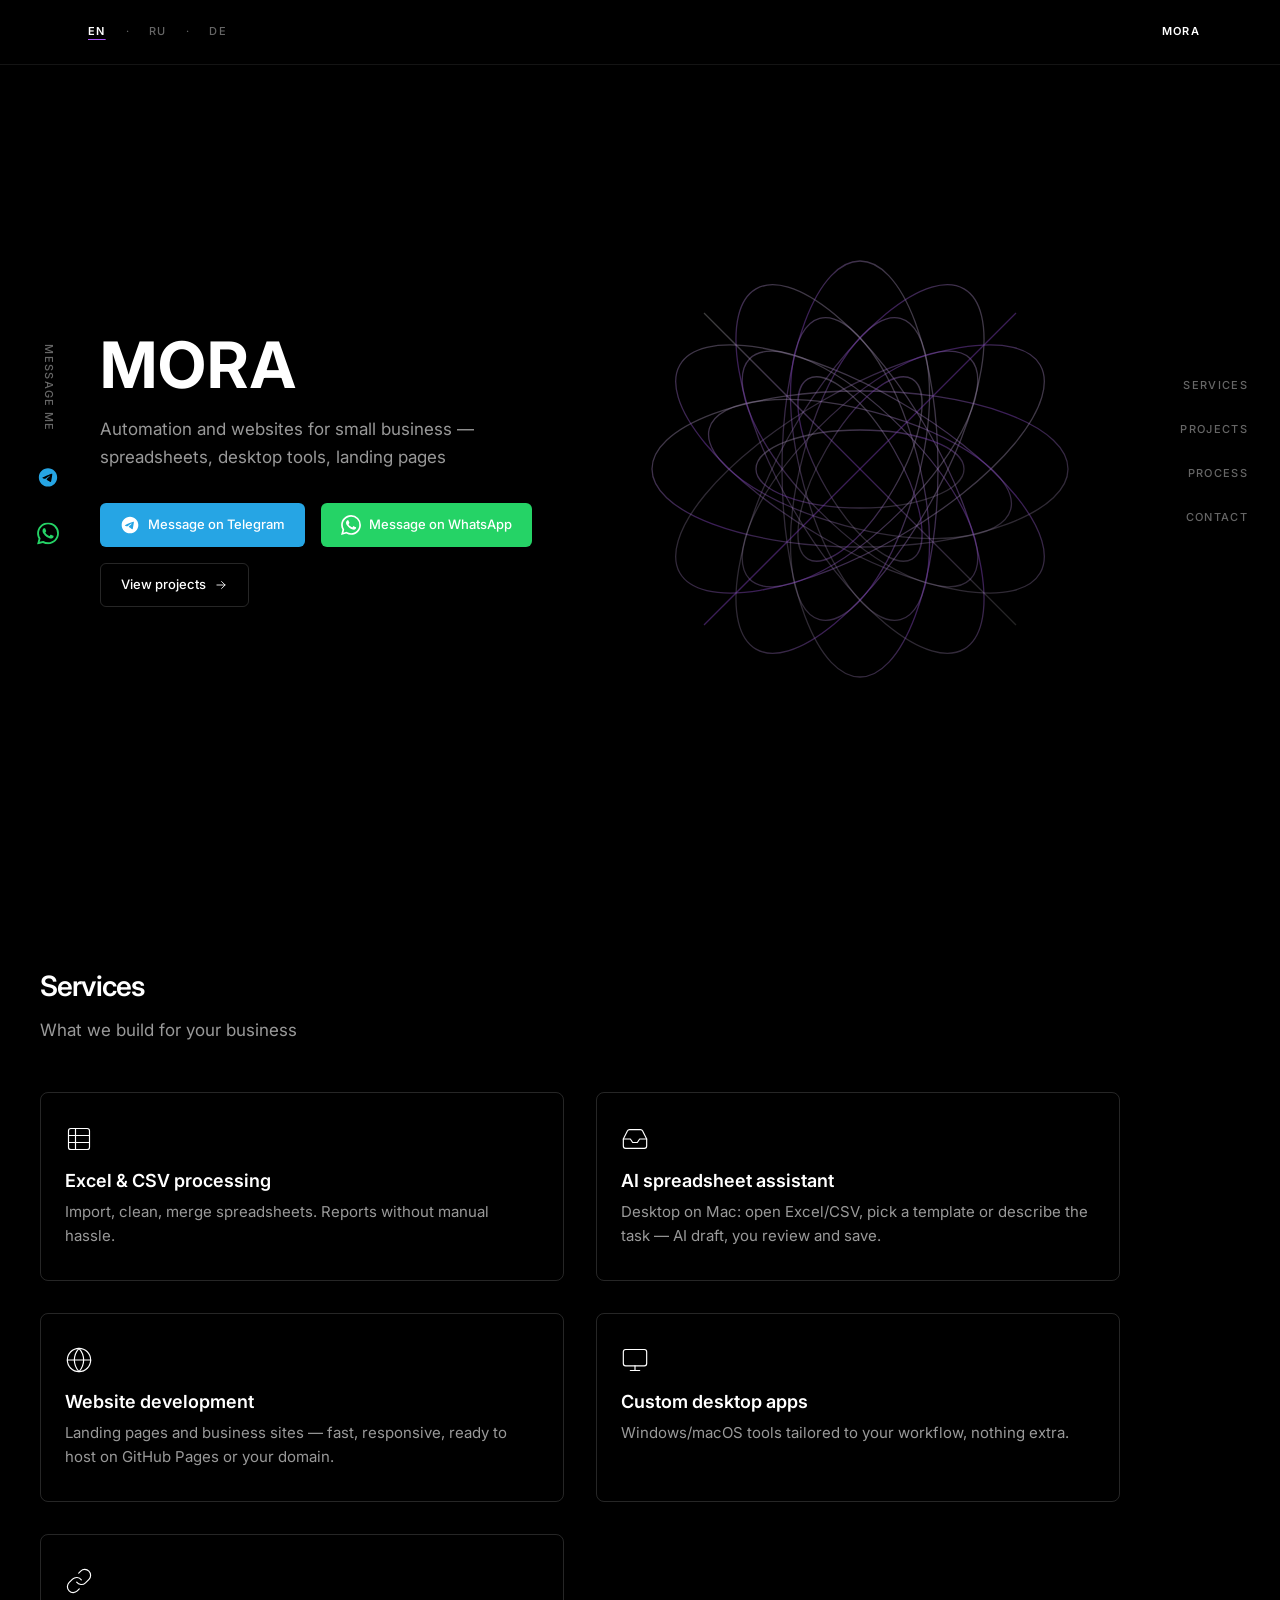
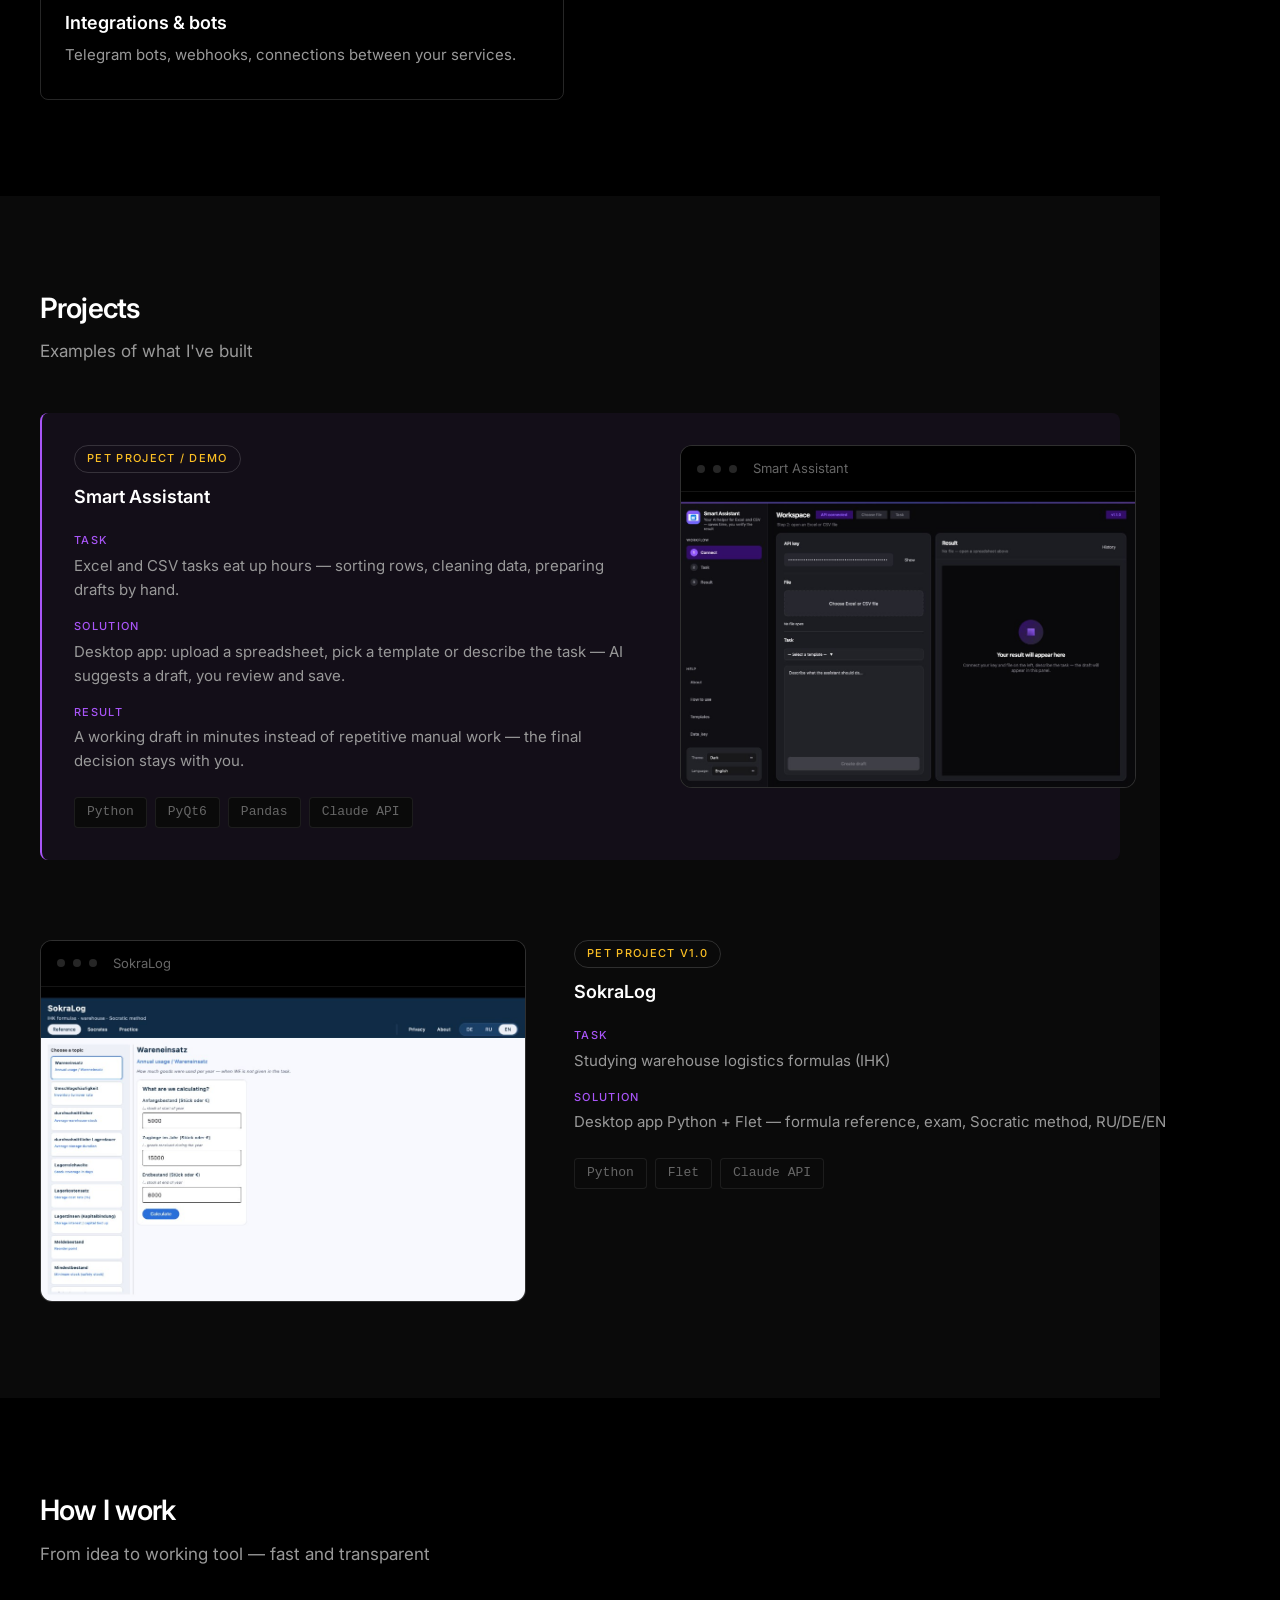
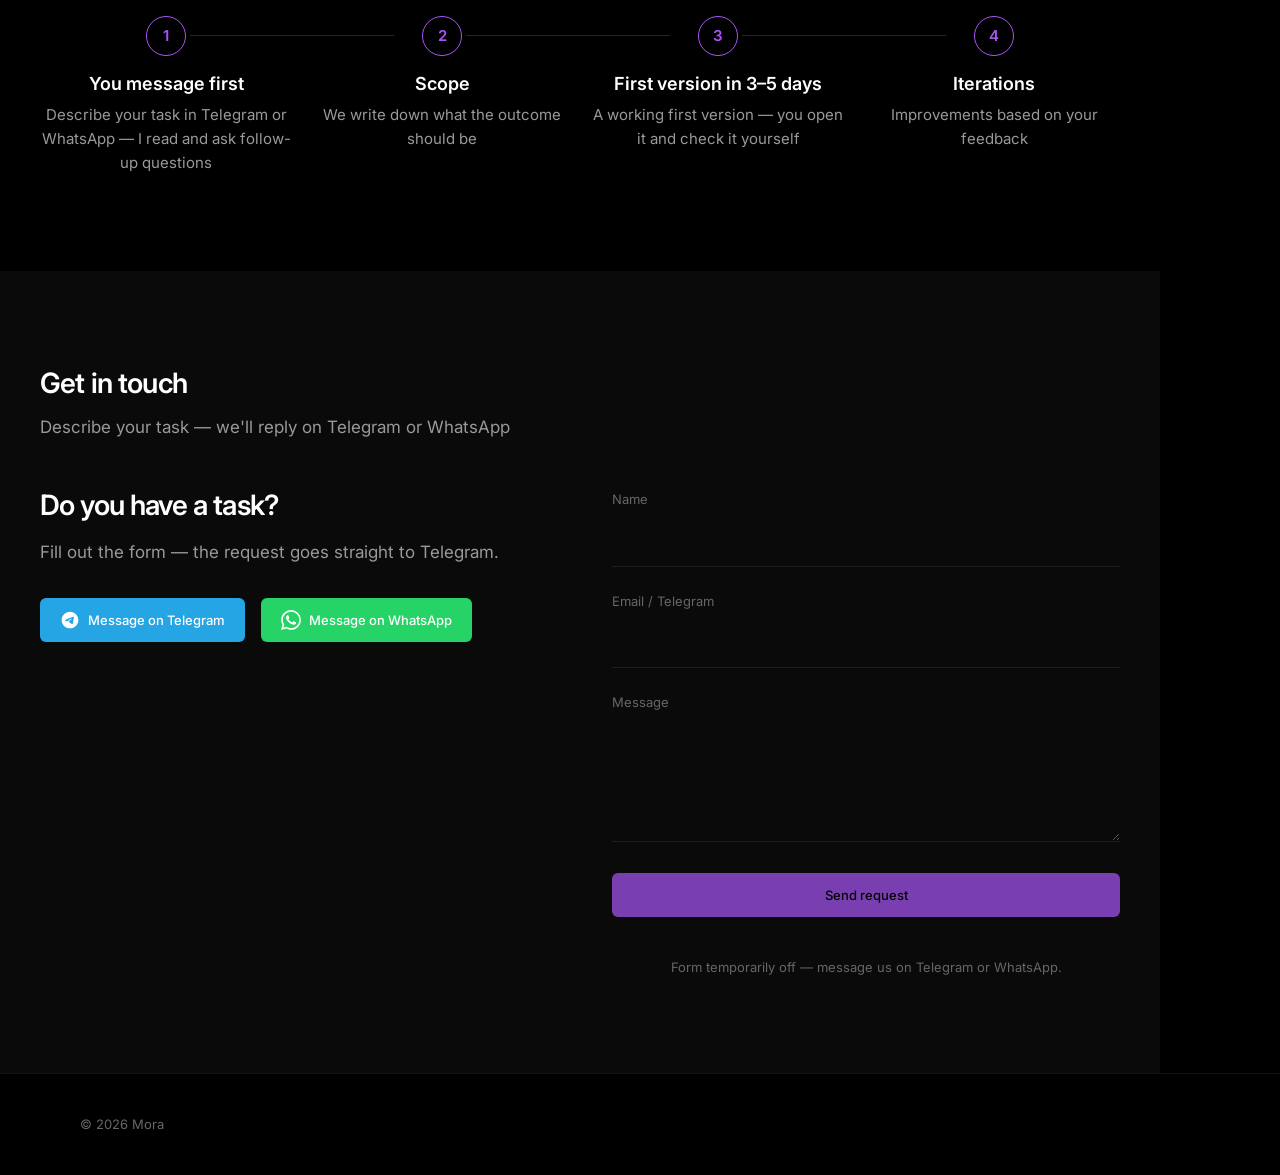
==== index.html @ 61dfa1d9 "Restore main.js with inline translations after accidental CMS refactor. Revert bot-driven fetch to /" ====
<!DOCTYPE html>
<html lang="en">
<head>
  <meta charset="UTF-8">
  <meta name="viewport" content="width=device-width, initial-scale=1.0">
  <meta name="description" content="Mora — automation and websites for small business">
  <title>Mora — Automation &amp; websites</title>
  <link rel="icon" href="/favicon.ico" sizes="48x48">
  <link rel="icon" href="/favicon.svg" type="image/svg+xml">
  <link rel="apple-touch-icon" href="/apple-touch-icon.png">
  <link rel="preconnect" href="https://fonts.googleapis.com">
  <link rel="preconnect" href="https://fonts.gstatic.com" crossorigin>
  <link href="https://fonts.googleapis.com/css2?family=Inter:wght@400;500;600;700&display=swap" rel="stylesheet">
  <link rel="stylesheet" href="css/styles.css?v=13">
  <script src="js/analytics-config.js?v=2"></script>
  <script src="js/analytics.js?v=1"></script>
</head>
<body>
  <a class="skip-link" href="/" data-scroll-to="main" data-i18n="skipLink">Skip to content</a>

  <aside class="sidebar" aria-label="Contact shortcuts">
    <span class="sidebar__label" data-i18n="sidebar.messageMe">message me</span>
    <div class="sidebar__links">
      <a class="sidebar__link" data-contact-link="telegram" href="https://t.me/qwe171qw" target="_blank" rel="noopener noreferrer" aria-label="Telegram">
        <svg aria-hidden="true" width="22" height="22" viewBox="0 0 24 24" fill="currentColor">
          <path d="M12 2C6.48 2 2 6.48 2 12s4.48 10 10 10 10-4.48 10-10S17.52 2 12 2zm4.64 6.8c-.15 1.58-.8 5.42-1.13 7.19-.14.75-.42 1-.68 1.03-.58.05-1.02-.38-1.58-.75-.88-.58-1.38-.94-2.23-1.5-.99-.65-.35-1.01.22-1.59.15-.15 2.71-2.48 2.76-2.69a.2.2 0 00-.05-.18c-.06-.05-.14-.03-.21-.02-.09.02-1.49.95-4.22 2.79-.4.27-.76.41-1.08.4-.36-.01-1.04-.2-1.55-.37-.63-.2-1.12-.31-1.08-.66.02-.18.27-.36.74-.55 2.92-1.27 4.86-2.11 5.83-2.51 2.78-1.16 3.35-1.36 3.73-1.36.08 0 .27.02.39.12.1.08.13.19.14.27-.01.06.01.24 0 .38z"/>
        </svg>
      </a>
      <a class="sidebar__link" data-contact-link="whatsapp" href="#" target="_blank" rel="noopener noreferrer" aria-label="WhatsApp" hidden>
        <svg aria-hidden="true" width="22" height="22" viewBox="0 0 24 24" fill="currentColor">
          <path d="M17.472 14.382c-.297-.149-1.758-.867-2.03-.967-.273-.099-.471-.148-.67.15-.197.297-.767.966-.94 1.164-.173.199-.347.223-.644.075-.297-.15-1.255-.463-2.39-1.475-.883-.788-1.48-1.761-1.653-2.059-.173-.297-.018-.458.13-.606.134-.133.298-.347.446-.52.149-.174.198-.298.298-.497.099-.198.05-.371-.025-.52-.075-.149-.669-1.612-.916-2.207-.242-.579-.487-.5-.669-.51-.173-.008-.371-.01-.57-.01-.198 0-.52.074-.792.372-.272.297-1.04 1.016-1.04 2.479 0 1.462 1.065 2.875 1.213 3.074.149.198 2.096 3.2 5.077 4.487.709.306 1.262.489 1.694.625.712.227 1.36.195 1.871.118.571-.085 1.758-.719 2.006-1.413.248-.694.248-1.289.173-1.413-.074-.124-.272-.198-.57-.347m-5.421 7.403h-.004a9.87 9.87 0 01-5.031-1.378l-.361-.214-3.741.982.998-3.648-.235-.374a9.86 9.86 0 01-1.51-5.26c.001-5.45 4.436-9.884 9.888-9.884 2.64 0 5.122 1.03 6.988 2.898a9.825 9.825 0 012.893 6.994c-.003 5.45-4.435 9.884-9.885 9.884m8.413-18.297A11.815 11.815 0 0012.05 0C5.495 0 .16 5.335.157 11.892c0 2.096.547 4.142 1.588 5.945L.057 24l6.305-1.654a11.882 11.882 0 005.683 1.448h.005c6.554 0 11.89-5.335 11.893-11.893a11.821 11.821 0 00-3.48-8.413z"/>
        </svg>
      </a>
    </div>
  </aside>

  <header class="header" id="header">
    <div class="container header__inner">
      <div class="lang-switcher" role="group" data-i18n="langSwitcher.label" data-i18n-attr="aria-label">
        <button class="lang-switcher__btn lang-switcher__btn--active" type="button" data-lang="en" aria-pressed="true">EN</button>
        <span class="lang-switcher__sep" aria-hidden="true">·</span>
        <button class="lang-switcher__btn" type="button" data-lang="ru" aria-pressed="false">RU</button>
        <span class="lang-switcher__sep" aria-hidden="true">·</span>
        <button class="lang-switcher__btn" type="button" data-lang="de" aria-pressed="false">DE</button>
      </div>

      <a class="header__logo" href="/" data-scroll-to="hero" data-i18n="brand.name">Mora</a>

      <button class="header__burger" type="button" data-i18n="drawer.openMenu" data-i18n-attr="aria-label" aria-expanded="false" aria-controls="mobile-drawer">
        <svg class="header__burger-icon header__burger-icon--open" aria-hidden="true" width="20" height="20" viewBox="0 0 24 24" fill="none" stroke="currentColor" stroke-width="1.5" stroke-linecap="round">
          <line x1="3" y1="6" x2="21" y2="6"/>
          <line x1="3" y1="12" x2="21" y2="12"/>
          <line x1="3" y1="18" x2="21" y2="18"/>
        </svg>
        <svg class="header__burger-icon header__burger-icon--close" aria-hidden="true" width="20" height="20" viewBox="0 0 24 24" fill="none" stroke="currentColor" stroke-width="1.5" stroke-linecap="round">
          <line x1="18" y1="6" x2="6" y2="18"/>
          <line x1="6" y1="6" x2="18" y2="18"/>
        </svg>
      </button>
    </div>

    <nav class="header__nav--vertical" data-i18n="nav.label" data-i18n-attr="aria-label">
      <ul class="header__nav-list">
        <li><a class="header__nav-link" href="/" data-scroll-to="services" data-i18n="nav.services">Services</a></li>
        <li><a class="header__nav-link" href="/" data-scroll-to="projects" data-i18n="nav.projects">Projects</a></li>
        <li><a class="header__nav-link" href="/" data-scroll-to="process" data-i18n="nav.process">Process</a></li>
        <li><a class="header__nav-link" href="/" data-scroll-to="contact" data-i18n="nav.contact">Contact</a></li>
      </ul>
    </nav>

    <div class="header__drawer" id="mobile-drawer" aria-hidden="true">
      <div class="header__drawer-backdrop" data-drawer-close></div>
      <div class="header__drawer-panel">
        <div class="lang-switcher lang-switcher--drawer" role="group" data-i18n="langSwitcher.label" data-i18n-attr="aria-label">
          <button class="lang-switcher__btn lang-switcher__btn--active" type="button" data-lang="en" aria-pressed="true">EN</button>
          <span class="lang-switcher__sep" aria-hidden="true">·</span>
          <button class="lang-switcher__btn" type="button" data-lang="ru" aria-pressed="false">RU</button>
          <span class="lang-switcher__sep" aria-hidden="true">·</span>
          <button class="lang-switcher__btn" type="button" data-lang="de" aria-pressed="false">DE</button>
        </div>
        <nav data-i18n="nav.mobileLabel" data-i18n-attr="aria-label">
          <ul class="header__drawer-list">
            <li><a class="header__drawer-link" href="/" data-scroll-to="services" data-i18n="nav.services">Services</a></li>
            <li><a class="header__drawer-link" href="/" data-scroll-to="projects" data-i18n="nav.projects">Projects</a></li>
            <li><a class="header__drawer-link" href="/" data-scroll-to="process" data-i18n="nav.process">Process</a></li>
            <li><a class="header__drawer-link" href="/" data-scroll-to="contact" data-i18n="nav.contact">Contact</a></li>
          </ul>
        </nav>
        <div class="header__drawer-contact">
          <a class="btn btn--telegram btn--block" data-contact-link="telegram" href="https://t.me/qwe171qw" target="_blank" rel="noopener noreferrer">
            <svg class="btn__icon" aria-hidden="true" width="20" height="20" viewBox="0 0 24 24" fill="currentColor">
              <path d="M12 2C6.48 2 2 6.48 2 12s4.48 10 10 10 10-4.48 10-10S17.52 2 12 2zm4.64 6.8c-.15 1.58-.8 5.42-1.13 7.19-.14.75-.42 1-.68 1.03-.58.05-1.02-.38-1.58-.75-.88-.58-1.38-.94-2.23-1.5-.99-.65-.35-1.01.22-1.59.15-.15 2.71-2.48 2.76-2.69a.2.2 0 00-.05-.18c-.06-.05-.14-.03-.21-.02-.09.02-1.49.95-4.22 2.79-.4.27-.76.41-1.08.4-.36-.01-1.04-.2-1.55-.37-.63-.2-1.12-.31-1.08-.66.02-.18.27-.36.74-.55 2.92-1.27 4.86-2.11 5.83-2.51 2.78-1.16 3.35-1.36 3.73-1.36.08 0 .27.02.39.12.1.08.13.19.14.27-.01.06.01.24 0 .38z"/>
            </svg>
            <span data-i18n="cta.telegram">Message on Telegram</span>
          </a>
          <a class="btn btn--whatsapp btn--block" data-contact-link="whatsapp" href="#" target="_blank" rel="noopener noreferrer" hidden>
            <svg class="btn__icon" aria-hidden="true" width="20" height="20" viewBox="0 0 24 24" fill="currentColor">
              <path d="M17.472 14.382c-.297-.149-1.758-.867-2.03-.967-.273-.099-.471-.148-.67.15-.197.297-.767.966-.94 1.164-.173.199-.347.223-.644.075-.297-.15-1.255-.463-2.39-1.475-.883-.788-1.48-1.761-1.653-2.059-.173-.297-.018-.458.13-.606.134-.133.298-.347.446-.52.149-.174.198-.298.298-.497.099-.198.05-.371-.025-.52-.075-.149-.669-1.612-.916-2.207-.242-.579-.487-.5-.669-.51-.173-.008-.371-.01-.57-.01-.198 0-.52.074-.792.372-.272.297-1.04 1.016-1.04 2.479 0 1.462 1.065 2.875 1.213 3.074.149.198 2.096 3.2 5.077 4.487.709.306 1.262.489 1.694.625.712.227 1.36.195 1.871.118.571-.085 1.758-.719 2.006-1.413.248-.694.248-1.289.173-1.413-.074-.124-.272-.198-.57-.347m-5.421 7.403h-.004a9.87 9.87 0 01-5.031-1.378l-.361-.214-3.741.982.998-3.648-.235-.374a9.86 9.86 0 01-1.51-5.26c.001-5.45 4.436-9.884 9.888-9.884 2.64 0 5.122 1.03 6.988 2.898a9.825 9.825 0 012.893 6.994c-.003 5.45-4.435 9.884-9.885 9.884m8.413-18.297A11.815 11.815 0 0012.05 0C5.495 0 .16 5.335.157 11.892c0 2.096.547 4.142 1.588 5.945L.057 24l6.305-1.654a11.882 11.882 0 005.683 1.448h.005c6.554 0 11.89-5.335 11.893-11.893a11.821 11.821 0 00-3.48-8.413z"/>
            </svg>
            <span data-i18n="cta.whatsapp">Message on WhatsApp</span>
          </a>
        </div>
      </div>
    </div>
  </header>

  <main id="main">
    <section class="section section--hero" id="hero" aria-labelledby="hero-title">
      <div class="container">
        <div class="hero__grid">
          <div class="hero__content">
            <h1 class="hero__title" id="hero-title" data-i18n="brand.name">Mora</h1>
            <p class="hero__subtitle" data-i18n="hero.subtitle">Automation and websites for small business — spreadsheets, desktop tools, landing pages</p>
            <div class="hero__actions">
              <a class="btn btn--telegram" data-contact-link="telegram" href="https://t.me/qwe171qw" target="_blank" rel="noopener noreferrer">
                <svg class="btn__icon" aria-hidden="true" width="20" height="20" viewBox="0 0 24 24" fill="currentColor">
                  <path d="M12 2C6.48 2 2 6.48 2 12s4.48 10 10 10 10-4.48 10-10S17.52 2 12 2zm4.64 6.8c-.15 1.58-.8 5.42-1.13 7.19-.14.75-.42 1-.68 1.03-.58.05-1.02-.38-1.58-.75-.88-.58-1.38-.94-2.23-1.5-.99-.65-.35-1.01.22-1.59.15-.15 2.71-2.48 2.76-2.69a.2.2 0 00-.05-.18c-.06-.05-.14-.03-.21-.02-.09.02-1.49.95-4.22 2.79-.4.27-.76.41-1.08.4-.36-.01-1.04-.2-1.55-.37-.63-.2-1.12-.31-1.08-.66.02-.18.27-.36.74-.55 2.92-1.27 4.86-2.11 5.83-2.51 2.78-1.16 3.35-1.36 3.73-1.36.08 0 .27.02.39.12.1.08.13.19.14.27-.01.06.01.24 0 .38z"/>
                </svg>
                <span data-i18n="cta.telegram">Message on Telegram</span>
              </a>
              <a class="btn btn--whatsapp" data-contact-link="whatsapp" href="#" target="_blank" rel="noopener noreferrer" hidden>
                <svg class="btn__icon" aria-hidden="true" width="20" height="20" viewBox="0 0 24 24" fill="currentColor">
                  <path d="M17.472 14.382c-.297-.149-1.758-.867-2.03-.967-.273-.099-.471-.148-.67.15-.197.297-.767.966-.94 1.164-.173.199-.347.223-.644.075-.297-.15-1.255-.463-2.39-1.475-.883-.788-1.48-1.761-1.653-2.059-.173-.297-.018-.458.13-.606.134-.133.298-.347.446-.52.149-.174.198-.298.298-.497.099-.198.05-.371-.025-.52-.075-.149-.669-1.612-.916-2.207-.242-.579-.487-.5-.669-.51-.173-.008-.371-.01-.57-.01-.198 0-.52.074-.792.372-.272.297-1.04 1.016-1.04 2.479 0 1.462 1.065 2.875 1.213 3.074.149.198 2.096 3.2 5.077 4.487.709.306 1.262.489 1.694.625.712.227 1.36.195 1.871.118.571-.085 1.758-.719 2.006-1.413.248-.694.248-1.289.173-1.413-.074-.124-.272-.198-.57-.347m-5.421 7.403h-.004a9.87 9.87 0 01-5.031-1.378l-.361-.214-3.741.982.998-3.648-.235-.374a9.86 9.86 0 01-1.51-5.26c.001-5.45 4.436-9.884 9.888-9.884 2.64 0 5.122 1.03 6.988 2.898a9.825 9.825 0 012.893 6.994c-.003 5.45-4.435 9.884-9.885 9.884m8.413-18.297A11.815 11.815 0 0012.05 0C5.495 0 .16 5.335.157 11.892c0 2.096.547 4.142 1.588 5.945L.057 24l6.305-1.654a11.882 11.882 0 005.683 1.448h.005c6.554 0 11.89-5.335 11.893-11.893a11.821 11.821 0 00-3.48-8.413z"/>
                </svg>
                <span data-i18n="cta.whatsapp">Message on WhatsApp</span>
              </a>
              <a class="btn btn--ghost" href="/" data-scroll-to="projects">
                <span data-i18n="hero.ctaSecondary">View projects</span>
                <svg class="btn__arrow" aria-hidden="true" width="14" height="14" viewBox="0 0 24 24" fill="none" stroke="currentColor" stroke-width="1.5" stroke-linecap="round" stroke-linejoin="round">
                  <path d="M5 12h14M13 6l6 6-6 6"/>
                </svg>
              </a>
            </div>
          </div>

          <div class="hero__visual">
            <svg class="hero__wireframe" aria-hidden="true" focusable="false" viewBox="0 0 400 400" xmlns="http://www.w3.org/2000/svg">
              <defs>
                <linearGradient id="wireGrad" x1="0%" y1="0%" x2="100%" y2="100%">
                  <stop offset="0%" stop-color="rgba(255,255,255,0.35)"/>
                  <stop offset="50%" stop-color="rgba(168,85,247,0.5)"/>
                  <stop offset="100%" stop-color="rgba(255,255,255,0.2)"/>
                </linearGradient>
              </defs>
              <g fill="none" stroke="url(#wireGrad)" stroke-width="1">
                <ellipse cx="200" cy="200" rx="160" ry="60" transform="rotate(0 200 200)"/>
                <ellipse cx="200" cy="200" rx="160" ry="60" transform="rotate(30 200 200)"/>
                <ellipse cx="200" cy="200" rx="160" ry="60" transform="rotate(60 200 200)"/>
                <ellipse cx="200" cy="200" rx="160" ry="60" transform="rotate(90 200 200)"/>
                <ellipse cx="200" cy="200" rx="160" ry="60" transform="rotate(120 200 200)"/>
                <ellipse cx="200" cy="200" rx="160" ry="60" transform="rotate(150 200 200)"/>
                <ellipse cx="200" cy="200" rx="120" ry="45" transform="rotate(15 200 200)"/>
                <ellipse cx="200" cy="200" rx="120" ry="45" transform="rotate(45 200 200)"/>
                <ellipse cx="200" cy="200" rx="120" ry="45" transform="rotate(75 200 200)"/>
                <ellipse cx="200" cy="200" rx="120" ry="45" transform="rotate(105 200 200)"/>
                <ellipse cx="200" cy="200" rx="120" ry="45" transform="rotate(135 200 200)"/>
                <ellipse cx="200" cy="200" rx="80" ry="30" transform="rotate(0 200 200)"/>
                <ellipse cx="200" cy="200" rx="80" ry="30" transform="rotate(60 200 200)"/>
                <ellipse cx="200" cy="200" rx="80" ry="30" transform="rotate(120 200 200)"/>
                <line x1="40" y1="200" x2="360" y2="200"/>
                <line x1="200" y1="40" x2="200" y2="360"/>
                <line x1="80" y1="80" x2="320" y2="320"/>
                <line x1="320" y1="80" x2="80" y2="320"/>
              </g>
            </svg>
          </div>
        </div>
      </div>
    </section>

    <section class="section" id="services" aria-labelledby="services-title">
      <div class="container">
        <div class="section-header">
          <h2 class="section-header__title" id="services-title" data-i18n="services.title">Services</h2>
          <p class="section-header__subtitle" data-i18n="services.subtitle">How I can help your business</p>
        </div>

        <div class="services-grid">
          <article class="service-card">
            <div class="service-card__icon">
              <svg aria-hidden="true" width="28" height="28" viewBox="0 0 24 24" fill="none" stroke="currentColor" stroke-width="1" stroke-linecap="round" stroke-linejoin="round">
                <rect x="3" y="3" width="18" height="18" rx="2"/>
                <line x1="3" y1="9" x2="21" y2="9"/>
                <line x1="3" y1="15" x2="21" y2="15"/>
                <line x1="9" y1="3" x2="9" y2="21"/>
              </svg>
            </div>
            <h3 class="service-card__title" data-i18n="services.1.title">Excel &amp; CSV processing</h3>
            <p class="service-card__text" data-i18n="services.1.text">Import, clean, merge spreadsheets. Reports without manual hassle.</p>
          </article>

          <article class="service-card">
            <div class="service-card__icon">
              <svg aria-hidden="true" width="28" height="28" viewBox="0 0 24 24" fill="none" stroke="currentColor" stroke-width="1" stroke-linecap="round" stroke-linejoin="round">
                <polyline points="22 12 16 12 14 15 10 15 8 12 2 12"/>
                <path d="M5.45 5.11L2 12v6a2 2 0 002 2h16a2 2 0 002-2v-6l-3.45-6.89A2 2 0 0016.76 4H7.24a2 2 0 00-1.79 1.11z"/>
              </svg>
            </div>
            <h3 class="service-card__title" data-i18n="services.2.title">Request &amp; complaint routing</h3>
            <p class="service-card__text" data-i18n="services.2.text">AI suggests a draft, you review — requests go to the right department.</p>
          </article>

          <article class="service-card">
            <div class="service-card__icon">
              <svg aria-hidden="true" width="28" height="28" viewBox="0 0 24 24" fill="none" stroke="currentColor" stroke-width="1" stroke-linecap="round" stroke-linejoin="round">
                <circle cx="12" cy="12" r="10"/>
                <line x1="2" y1="12" x2="22" y2="12"/>
                <path d="M12 2a15.3 15.3 0 014 10 15.3 15.3 0 01-4 10 15.3 15.3 0 01-4-10 15.3 15.3 0 014-10z"/>
              </svg>
            </div>
            <h3 class="service-card__title" data-i18n="services.3.title">Website development</h3>
            <p class="service-card__text" data-i18n="services.3.text">Landing pages and business sites — fast, responsive, ready to host on GitHub Pages or your domain.</p>
          </article>

          <article class="service-card">
            <div class="service-card__icon">
              <svg aria-hidden="true" width="28" height="28" viewBox="0 0 24 24" fill="none" stroke="currentColor" stroke-width="1" stroke-linecap="round" stroke-linejoin="round">
                <rect x="2" y="3" width="20" height="14" rx="2"/>
                <line x1="8" y1="21" x2="16" y2="21"/>
                <line x1="12" y1="17" x2="12" y2="21"/>
              </svg>
            </div>
            <h3 class="service-card__title" data-i18n="services.4.title">Custom desktop apps</h3>
            <p class="service-card__text" data-i18n="services.4.text">Windows/macOS tools tailored to your workflow, nothing extra.</p>
          </article>

          <article class="service-card">
            <div class="service-card__icon">
              <svg aria-hidden="true" width="28" height="28" viewBox="0 0 24 24" fill="none" stroke="currentColor" stroke-width="1" stroke-linecap="round" stroke-linejoin="round">
                <path d="M10 13a5 5 0 007.54.54l3-3a5 5 0 00-7.07-7.07l-1.72 1.71"/>
                <path d="M14 11a5 5 0 00-7.54-.54l-3 3a5 5 0 007.07 7.07l1.71-1.71"/>
              </svg>
            </div>
            <h3 class="service-card__title" data-i18n="services.5.title">Integrations &amp; bots</h3>
            <p class="service-card__text" data-i18n="services.5.text">Telegram bots, webhooks, connections between your services.</p>
          </article>
        </div>
      </div>
    </section>

    <section class="section section--alt" id="projects" aria-labelledby="projects-title">
      <div class="container">
        <div class="section-header">
          <h2 class="section-header__title" id="projects-title" data-i18n="projects.title">Projects</h2>
          <p class="section-header__subtitle" data-i18n="projects.subtitle">Examples of what I've built</p>
        </div>

        <div class="cases-list">
          <article class="case case--featured">
            <div class="case__grid">
              <div class="case__content">
                <span class="case__badge" data-i18n="projects.1.badge">Pet project / Demo</span>
                <h3 class="case__title" data-i18n="projects.1.title">Smart Assistant</h3>
                <div class="case__blocks">
                  <div class="case__block">
                    <span class="case__label" data-i18n="projects.label.task">Task</span>
                    <p class="case__text" data-i18n="projects.1.task">Lots of customer complaints and requests. Someone reads each one and decides which department should handle it — hours of routine work.</p>
                  </div>
                  <div class="case__block">
                    <span class="case__label" data-i18n="projects.label.solution">Solution</span>
                    <p class="case__text" data-i18n="projects.1.solution">A desktop app: upload a spreadsheet, AI suggests how to split items by department, you check and confirm.</p>
                  </div>
                  <div class="case__block">
                    <span class="case__label" data-i18n="projects.label.result">Result</span>
                    <p class="case__text" data-i18n="projects.1.result">A ready draft in minutes instead of hours of manual sorting — the final decision stays with a person.</p>
                  </div>
                </div>
                <div class="case__stack">
                  <span class="case__tag">Python</span>
                  <span class="case__tag">PyQt6</span>
                  <span class="case__tag">Pandas</span>
                  <span class="case__tag">Claude API</span>
                </div>
              </div>
              <div class="case__mockup">
                <div class="mockup-window">
                  <div class="mockup-window__titlebar">
                    <span class="mockup-window__dot"></span>
                    <span class="mockup-window__dot"></span>
                    <span class="mockup-window__dot"></span>
                    <span class="mockup-window__title">Smart Assistant</span>
                  </div>
                  <div class="mockup-window__body mockup-window__body--screenshot">
                    <img
                      class="mockup-window__screenshot"
                      src="images/projects/smart-assistant.png"
                      alt="Smart Assistant — desktop app for Excel and CSV with AI draft workflow"
                      width="1024"
                      height="665"
                      loading="lazy"
                      decoding="async"
                    >
                  </div>
                </div>
              </div>
            </div>
          </article>

          <article class="case case--reverse">
            <div class="case__grid">
              <div class="case__mockup">
                <div class="mockup-window">
                  <div class="mockup-window__titlebar">
                    <span class="mockup-window__dot"></span>
                    <span class="mockup-window__dot"></span>
                    <span class="mockup-window__dot"></span>
                    <span class="mockup-window__title">SokraLog</span>
                  </div>
                  <div class="mockup-window__body mockup-window__body--screenshot">
                    <img
                      class="mockup-window__screenshot"
                      src="images/projects/sokrlog.png"
                      alt="SokraLog — IHK warehouse logistics formula calculator"
                      width="1024"
                      height="665"
                      loading="lazy"
                      decoding="async"
                    >
                  </div>
                </div>
              </div>
              <div class="case__content">
                <span class="case__badge" data-i18n="projects.2.badge">Pet project v1.0</span>
                <h3 class="case__title" data-i18n="projects.2.title">SokraLog</h3>
                <div class="case__blocks">
                  <div class="case__block">
                    <span class="case__label" data-i18n="projects.label.task">Task</span>
                    <p class="case__text" data-i18n="projects.2.task">Studying warehouse logistics formulas (IHK)</p>
                  </div>
                  <div class="case__block">
                    <span class="case__label" data-i18n="projects.label.solution">Solution</span>
                    <p class="case__text" data-i18n="projects.2.solution">Desktop app Python + Flet — formula reference, exam, Socratic method, RU/DE/EN</p>
                  </div>
                </div>
                <div class="case__stack">
                  <span class="case__tag">Python</span>
                  <span class="case__tag">Flet</span>
                  <span class="case__tag">Claude API</span>
                </div>
              </div>
            </div>
          </article>
        </div>
      </div>
    </section>

    <section class="section" id="process" aria-labelledby="process-title">
      <div class="container">
        <div class="section-header">
          <h2 class="section-header__title" id="process-title" data-i18n="process.title">How I work</h2>
          <p class="section-header__subtitle" data-i18n="process.subtitle">From idea to working tool — fast and transparent</p>
        </div>

        <div class="process">
          <ol class="process__list">
            <li class="process__step">
              <span class="process__number">1</span>
              <h3 class="process__title" data-i18n="process.1.title">Call</h3>
              <p class="process__text" data-i18n="process.1.text">We discuss the task and context</p>
            </li>
            <li class="process__step">
              <span class="process__number">2</span>
              <h3 class="process__title" data-i18n="process.2.title">Scope</h3>
              <p class="process__text" data-i18n="process.2.text">We write down what the outcome should be</p>
            </li>
            <li class="process__step">
              <span class="process__number">3</span>
              <h3 class="process__title" data-i18n="process.3.title">MVP in days</h3>
              <p class="process__text" data-i18n="process.3.text">A working prototype you can try</p>
            </li>
            <li class="process__step">
              <span class="process__number">4</span>
              <h3 class="process__title" data-i18n="process.4.title">Iterations</h3>
              <p class="process__text" data-i18n="process.4.text">Improvements based on your feedback</p>
            </li>
          </ol>
        </div>
      </div>
    </section>

    <section class="section section--alt" id="contact" aria-labelledby="contact-title">
      <div class="container">
        <div class="section-header">
          <h2 class="section-header__title" id="contact-title" data-i18n="contact.title">Get in touch</h2>
          <p class="section-header__subtitle" data-i18n="contact.subtitle">Describe your task — I'll reply on Telegram</p>
        </div>

        <div class="contact__grid">
          <div class="contact__copy">
            <h3 class="contact__heading" data-i18n="contact.heading">Do you have a task?</h3>
            <p class="contact__lead" data-i18n="contact.lead">Fill out the form — the request goes straight to Telegram.</p>
            <div class="contact__actions">
              <a class="btn btn--telegram" data-contact-link="telegram" href="https://t.me/qwe171qw" target="_blank" rel="noopener noreferrer">
                <svg class="btn__icon" aria-hidden="true" width="20" height="20" viewBox="0 0 24 24" fill="currentColor">
                  <path d="M12 2C6.48 2 2 6.48 2 12s4.48 10 10 10 10-4.48 10-10S17.52 2 12 2zm4.64 6.8c-.15 1.58-.8 5.42-1.13 7.19-.14.75-.42 1-.68 1.03-.58.05-1.02-.38-1.58-.75-.88-.58-1.38-.94-2.23-1.5-.99-.65-.35-1.01.22-1.59.15-.15 2.71-2.48 2.76-2.69a.2.2 0 00-.05-.18c-.06-.05-.14-.03-.21-.02-.09.02-1.49.95-4.22 2.79-.4.27-.76.41-1.08.4-.36-.01-1.04-.2-1.55-.37-.63-.2-1.12-.31-1.08-.66.02-.18.27-.36.74-.55 2.92-1.27 4.86-2.11 5.83-2.51 2.78-1.16 3.35-1.36 3.73-1.36.08 0 .27.02.39.12.1.08.13.19.14.27-.01.06.01.24 0 .38z"/>
                </svg>
                <span data-i18n="cta.telegram">Message on Telegram</span>
              </a>
              <a class="btn btn--whatsapp" data-contact-link="whatsapp" href="#" target="_blank" rel="noopener noreferrer" hidden>
                <svg class="btn__icon" aria-hidden="true" width="20" height="20" viewBox="0 0 24 24" fill="currentColor">
                  <path d="M17.472 14.382c-.297-.149-1.758-.867-2.03-.967-.273-.099-.471-.148-.67.15-.197.297-.767.966-.94 1.164-.173.199-.347.223-.644.075-.297-.15-1.255-.463-2.39-1.475-.883-.788-1.48-1.761-1.653-2.059-.173-.297-.018-.458.13-.606.134-.133.298-.347.446-.52.149-.174.198-.298.298-.497.099-.198.05-.371-.025-.52-.075-.149-.669-1.612-.916-2.207-.242-.579-.487-.5-.669-.51-.173-.008-.371-.01-.57-.01-.198 0-.52.074-.792.372-.272.297-1.04 1.016-1.04 2.479 0 1.462 1.065 2.875 1.213 3.074.149.198 2.096 3.2 5.077 4.487.709.306 1.262.489 1.694.625.712.227 1.36.195 1.871.118.571-.085 1.758-.719 2.006-1.413.248-.694.248-1.289.173-1.413-.074-.124-.272-.198-.57-.347m-5.421 7.403h-.004a9.87 9.87 0 01-5.031-1.378l-.361-.214-3.741.982.998-3.648-.235-.374a9.86 9.86 0 01-1.51-5.26c.001-5.45 4.436-9.884 9.888-9.884 2.64 0 5.122 1.03 6.988 2.898a9.825 9.825 0 012.893 6.994c-.003 5.45-4.435 9.884-9.885 9.884m8.413-18.297A11.815 11.815 0 0012.05 0C5.495 0 .16 5.335.157 11.892c0 2.096.547 4.142 1.588 5.945L.057 24l6.305-1.654a11.882 11.882 0 005.683 1.448h.005c6.554 0 11.89-5.335 11.893-11.893a11.821 11.821 0 00-3.48-8.413z"/>
                </svg>
                <span data-i18n="cta.whatsapp">Message on WhatsApp</span>
              </a>
            </div>
          </div>

          <form class="contact__form" id="contact-form" novalidate>
            <div class="form-field form-field--hp" aria-hidden="true">
              <label class="form-field__label" for="contact-website">Website</label>
              <input class="form-field__input" type="text" id="contact-website" name="website" tabindex="-1" autocomplete="off">
            </div>
            <div class="form-field">
              <label class="form-field__label" for="contact-name" data-i18n="form.name">Name</label>
              <input class="form-field__input" type="text" id="contact-name" name="name" autocomplete="name" required>
            </div>
            <div class="form-field">
              <label class="form-field__label" for="contact-contact" data-i18n="form.contact">Email / Telegram</label>
              <input class="form-field__input" type="text" id="contact-contact" name="contact" autocomplete="email" required>
            </div>
            <div class="form-field">
              <label class="form-field__label" for="contact-message" data-i18n="form.message">Message</label>
              <textarea class="form-field__input" id="contact-message" name="message" rows="4" required></textarea>
            </div>
            <button class="btn btn--primary btn--block" type="submit" data-i18n="form.submit" disabled>Send request</button>
            <p class="form-note" data-i18n="form.notice">Form temporarily off — message us on Telegram or WhatsApp.</p>
          </form>
        </div>
      </div>
    </section>
  </main>

  <footer class="footer">
    <div class="container footer__inner">
      <p class="footer__copy" data-i18n="footer.copy">© 2026 Mora</p>
    </div>
  </footer>

  <button class="back-to-top" id="back-to-top" type="button" data-i18n="backToTop" data-i18n-attr="aria-label" aria-label="Back to top">
    <svg aria-hidden="true" width="20" height="20" viewBox="0 0 24 24" fill="none" stroke="currentColor" stroke-width="1.5" stroke-linecap="round" stroke-linejoin="round">
      <path d="M12 19V5M5 12l7-7 7 7"/>
    </svg>
  </button>

  <div class="toast" id="toast" role="status" aria-live="polite" aria-atomic="true">
    <svg class="toast__icon" aria-hidden="true" width="24" height="24" viewBox="0 0 24 24" fill="none" stroke="currentColor" stroke-width="2" stroke-linecap="round" stroke-linejoin="round">
      <polyline points="20 6 9 17 4 12"/>
    </svg>
    <p class="toast__message" data-i18n="toast.success">Thank you! I'll get back to you soon.</p>
  </div>

  <script src="js/lead-config.local.js?v=1" onerror="void 0"></script>
  <script src="js/lead-config.js?v=12"></script>
  <script src="js/main.js?v=15"></script>
</body>
</html>
---- css/styles.css ----
/* ==========================================================================
   Design Tokens v1.3 — editorial black + purple accent
   ========================================================================== */

:root {
  /* Raw colors */
  --color-black: #000000;
  --color-gray-950: #0A0A0A;
  --color-gray-900: #111111;
  --color-gray-700: #333333;
  --color-gray-500: #666666;
  --color-gray-400: #999999;
  --color-gray-200: #CCCCCC;
  --color-white: #FFFFFF;
  --color-purple-400: #C084FC;
  --color-purple-500: #A855F7;
  --color-purple-600: #9333EA;
  --color-purple-glow: rgba(168, 85, 247, 0.25);
  --color-amber-400: #FBBF24;
  --color-red-400: #F87171;
  --color-green-400: #4ADE80;

  /* Semantic backgrounds */
  --bg-page: var(--color-black);
  --bg-surface: var(--color-gray-950);
  --bg-surface-hover: var(--color-gray-900);
  --bg-elevated: var(--color-gray-950);
  --bg-accent-subtle: rgba(168, 85, 247, 0.06);

  /* Text */
  --text-primary: var(--color-white);
  --text-secondary: var(--color-gray-400);
  --text-muted: var(--color-gray-500);
  --text-inverse: var(--color-black);

  /* Accent */
  --color-accent: var(--color-purple-500);
  --color-accent-hover: var(--color-purple-400);
  --color-accent-active: var(--color-purple-600);
  --color-accent-muted: rgba(168, 85, 247, 0.15);

  /* Borders */
  --border-default: rgba(255, 255, 255, 0.15);
  --border-subtle: rgba(255, 255, 255, 0.08);
  --border-accent: rgba(168, 85, 247, 0.5);
  --border-width: 1px;
  --border-width-thick: 2px;

  /* Status */
  --color-success: var(--color-green-400);
  --color-error: var(--color-red-400);
  --color-badge: var(--color-amber-400);
  --overlay-backdrop: rgba(0, 0, 0, 0.85);

  /* Wireframe */
  --wireframe-stroke: rgba(255, 255, 255, 0.35);
  --wireframe-stroke-accent: var(--color-purple-glow);

  /* Mockup screenshots */
  --mockup-aspect-ratio: 16 / 10;
  --mockup-screenshot-bg: #0b0f14;

  /* Typography */
  --font-sans: "Inter", system-ui, -apple-system, "Segoe UI", Roboto, sans-serif;
  --font-mono: "JetBrains Mono", "Fira Code", ui-monospace, monospace;

  --text-display: 4rem;
  --text-h1: 2.75rem;
  --text-h2: 1.75rem;
  --text-h3: 1.125rem;
  --text-body-lg: 1.0625rem;
  --text-body: 0.9375rem;
  --text-body-sm: 0.8125rem;
  --text-label: 0.6875rem;
  --text-button: 0.8125rem;

  --tracking-tight: -0.03em;
  --tracking-normal: 0;
  --tracking-wide: 0.12em;
  --tracking-display: 0.02em;

  /* Spacing */
  --space-1: 4px;
  --space-2: 8px;
  --space-3: 12px;
  --space-4: 16px;
  --space-5: 20px;
  --space-6: 24px;
  --space-8: 32px;
  --space-10: 40px;
  --space-12: 48px;
  --space-16: 64px;
  --space-20: 80px;
  --space-24: 96px;
  --space-32: 128px;

  --section-padding-y: 64px;
  --container-max: 1200px;
  --container-padding-x: 20px;
  --grid-gap: 32px;
  --stack-gap: 20px;
  --sidebar-width: 48px;
  --nav-rail-width: 120px;
  --lang-switcher-gap: var(--space-3);

  /* Radii */
  --radius-sm: 4px;
  --radius-md: 6px;
  --radius-lg: 8px;
  --radius-xl: 12px;
  --radius-full: 9999px;

  /* Shadows */
  --shadow-sm: none;
  --shadow-md: 0 2px 8px rgba(0, 0, 0, 0.5);
  --shadow-lg: 0 4px 16px rgba(0, 0, 0, 0.6);
  --shadow-card: none;
  --shadow-card-hover: none;
  --shadow-header: 0 1px 0 var(--border-subtle);
  --shadow-header-scrolled: 0 1px 0 var(--border-default);
  --shadow-glow-accent: 0 0 32px rgba(168, 85, 247, 0.12);

  /* Motion */
  --duration-fast: 150ms;
  --duration-normal: 250ms;
  --duration-slow: 500ms;
  --duration-wireframe: 24s;
  --ease-default: cubic-bezier(0.4, 0, 0.2, 1);
  --ease-out: cubic-bezier(0, 0, 0.2, 1);
  --transition-colors: color var(--duration-fast) var(--ease-default),
                        background-color var(--duration-fast) var(--ease-default),
                        border-color var(--duration-fast) var(--ease-default);
  --transition-opacity: opacity var(--duration-normal) var(--ease-default);

  /* Z-index */
  --z-base: 0;
  --z-sidebar: 50;
  --z-header: 100;
  --z-back-to-top: 150;
  --z-drawer: 200;
  --z-toast: 300;
  --z-skip-link: 400;

  /* Focus */
  --focus-ring: 0 0 0 2px var(--color-accent-muted);
  --focus-outline: 1px solid var(--color-accent);
  --focus-outline-offset: 3px;

  /* Icons */
  --icon-sm: 18px;
  --icon-md: 22px;
  --icon-lg: 28px;
  --icon-xl: 40px;
}

@media (min-width: 768px) {
  :root {
    --section-padding-y: 96px;
    --container-padding-x: 40px;
  }
}

@media (max-width: 767px) {
  :root {
    --text-display: var(--text-h1);
  }
}

/* ==========================================================================
   Reset & Base
   ========================================================================== */

*,
*::before,
*::after {
  box-sizing: border-box;
  margin: 0;
  padding: 0;
}

html {
  scroll-behavior: smooth;
}

body {
  font-family: var(--font-sans);
  font-size: var(--text-body);
  line-height: 1.6;
  color: var(--text-primary);
  background-color: var(--bg-page);
  -webkit-font-smoothing: antialiased;
  -moz-osx-font-smoothing: grayscale;
}

body.drawer-open {
  overflow: hidden;
}

@media (min-width: 1024px) {
  main {
    padding-right: var(--nav-rail-width);
  }
}

img,
svg {
  display: block;
  max-width: 100%;
}

a {
  color: inherit;
  text-decoration: none;
}

ul,
ol {
  list-style: none;
}

button {
  font: inherit;
  cursor: pointer;
  border: none;
  background: none;
}

input,
textarea {
  font: inherit;
}

:focus-visible {
  outline: var(--focus-outline);
  outline-offset: var(--focus-outline-offset);
}

@media (prefers-reduced-motion: reduce) {
  html {
    scroll-behavior: auto;
  }

  *,
  *::before,
  *::after {
    animation-duration: 0.01ms !important;
    animation-iteration-count: 1 !important;
    transition-duration: 0.01ms !important;
  }
}

/* ==========================================================================
   Utilities
   ========================================================================== */

.skip-link {
  position: fixed;
  top: var(--space-4);
  left: var(--space-4);
  z-index: var(--z-skip-link);
  padding: var(--space-3) var(--space-4);
  background: var(--bg-surface);
  color: var(--color-accent);
  border-radius: var(--radius-md);
  font-size: var(--text-body-sm);
  font-weight: 500;
  transform: translateY(-200%);
  transition: transform var(--duration-normal) var(--ease-out);
}

.skip-link:focus {
  transform: translateY(0);
}

.container {
  max-width: var(--container-max);
  margin: 0 auto;
  padding-inline: var(--container-padding-x);
}

/* ==========================================================================
   Language Switcher
   ========================================================================== */

.lang-switcher {
  display: flex;
  align-items: center;
  gap: var(--lang-switcher-gap);
}

.lang-switcher__btn {
  font-size: var(--text-label);
  font-weight: 500;
  letter-spacing: var(--tracking-wide);
  text-transform: uppercase;
  color: var(--text-muted);
  padding: var(--space-2);
  min-width: 32px;
  min-height: 32px;
  transition: var(--transition-colors);
}

.lang-switcher__btn:hover {
  color: var(--text-primary);
}

.lang-switcher__btn--active {
  color: var(--text-primary);
  font-weight: 600;
  text-decoration: underline;
  text-decoration-color: var(--color-accent);
  text-underline-offset: 4px;
}

.lang-switcher__sep {
  color: var(--text-muted);
  font-size: var(--text-label);
  user-select: none;
}

/* ==========================================================================
   Sidebar
   ========================================================================== */

.sidebar {
  display: none;
}

@media (min-width: 1024px) {
  .sidebar {
    display: flex;
    flex-direction: column;
    align-items: center;
    gap: var(--space-6);
    position: fixed;
    left: var(--space-6);
    top: 50%;
    transform: translateY(-50%);
    z-index: var(--z-sidebar);
    width: var(--sidebar-width);
  }

  .sidebar__label {
    writing-mode: vertical-rl;
    text-orientation: mixed;
    font-size: var(--text-label);
    font-weight: 500;
    letter-spacing: var(--tracking-wide);
    text-transform: uppercase;
    color: var(--text-muted);
  }

  .sidebar__links {
    display: flex;
    flex-direction: column;
    align-items: center;
    gap: var(--space-3);
  }

  .sidebar__link {
    display: flex;
    align-items: center;
    justify-content: center;
    width: 44px;
    height: 44px;
    color: var(--text-primary);
    transition: var(--transition-colors);
  }

  .sidebar__link:hover {
    color: var(--color-accent);
  }

  .sidebar__link[data-contact-link="telegram"] {
    color: #26a5e4;
  }

  .sidebar__link[data-contact-link="telegram"]:hover {
    color: #1d96d8;
  }

  .sidebar__link[data-contact-link="whatsapp"] {
    color: #25d366;
  }

  .sidebar__link[data-contact-link="whatsapp"]:hover {
    color: #20bd5a;
  }
}

/* ==========================================================================
   Layout — Section
   ========================================================================== */

.section {
  padding-block: var(--section-padding-y);
  scroll-margin-top: 72px;
}

.section--hero {
  min-height: auto;
  display: flex;
  align-items: center;
}

.section--alt {
  background-color: var(--bg-surface);
}

@media (min-width: 1024px) {
  .section--hero {
    min-height: 90vh;
  }
}

/* ==========================================================================
   Section Header
   ========================================================================== */

.section-header {
  max-width: 560px;
}

.section-header__title {
  font-size: var(--text-h2);
  font-weight: 600;
  letter-spacing: var(--tracking-tight);
  color: var(--text-primary);
  line-height: 1.2;
}

.section-header__subtitle {
  font-size: var(--text-body-lg);
  color: var(--text-secondary);
  margin-top: var(--space-3);
  line-height: 1.65;
}

/* ==========================================================================
   Header
   ========================================================================== */

.header {
  position: sticky;
  top: 0;
  z-index: var(--z-header);
  background-color: rgba(0, 0, 0, 0.95);
  box-shadow: var(--shadow-header);
  transition: box-shadow var(--duration-normal) var(--ease-default),
              background-color var(--duration-normal) var(--ease-default);
}

.header--scrolled {
  box-shadow: var(--shadow-header-scrolled);
}

.header__inner {
  display: flex;
  align-items: center;
  justify-content: space-between;
  min-height: 64px;
  gap: var(--space-4);
}

.header__logo {
  font-size: var(--text-label);
  font-weight: 600;
  letter-spacing: var(--tracking-wide);
  text-transform: uppercase;
  color: var(--text-primary);
  transition: var(--transition-colors);
  flex-shrink: 0;
}

.header__logo:hover {
  color: var(--color-accent);
}

.header__nav--vertical {
  display: none;
}

.header__burger {
  display: flex;
  align-items: center;
  justify-content: center;
  width: 44px;
  height: 44px;
  color: var(--text-primary);
  border-radius: var(--radius-md);
  transition: var(--transition-colors);
}

.header__burger:hover {
  color: var(--color-accent);
}

.header__burger-icon--close {
  display: none;
}

.header__burger[aria-expanded="true"] .header__burger-icon--open {
  display: none;
}

.header__burger[aria-expanded="true"] .header__burger-icon--close {
  display: block;
}

.header__drawer {
  position: fixed;
  inset: 0;
  z-index: var(--z-drawer);
  visibility: hidden;
  pointer-events: none;
}

.header__drawer.is-open {
  visibility: visible;
  pointer-events: auto;
}

.header__drawer-backdrop {
  position: absolute;
  inset: 0;
  background: var(--overlay-backdrop);
  opacity: 0;
  transition: opacity var(--duration-normal) var(--ease-default);
}

.header__drawer.is-open .header__drawer-backdrop {
  opacity: 1;
}

.header__drawer-panel {
  position: absolute;
  top: 0;
  right: 0;
  width: 280px;
  height: 100%;
  background: var(--bg-page);
  border-left: var(--border-width) solid var(--border-default);
  padding: var(--space-16) var(--space-6) var(--space-6);
  display: flex;
  flex-direction: column;
  gap: var(--space-8);
  transform: translateX(100%);
  transition: transform var(--duration-normal) var(--ease-out);
}

.header__drawer.is-open .header__drawer-panel {
  transform: translateX(0);
}

.header__drawer-list {
  display: flex;
  flex-direction: column;
  gap: var(--space-6);
}

.header__drawer-link {
  font-size: var(--text-label);
  font-weight: 500;
  letter-spacing: var(--tracking-wide);
  text-transform: uppercase;
  color: var(--text-muted);
  transition: var(--transition-colors);
}

.header__drawer-link:hover,
.header__drawer-link.is-active {
  color: var(--text-primary);
}

.header__drawer-link.is-active {
  color: var(--color-accent);
}

.header__drawer-contact {
  display: flex;
  flex-direction: column;
  gap: var(--space-3);
  margin-top: var(--space-8);
}

@media (min-width: 1024px) {
  .header__burger {
    display: none;
  }

  .header__nav--vertical {
    display: block;
    position: fixed;
    right: var(--space-8);
    top: 50%;
    transform: translateY(-50%);
    z-index: var(--z-header);
  }

  .header__nav-list {
    display: flex;
    flex-direction: column;
    gap: var(--space-5);
    align-items: flex-end;
  }

  .header__nav-link {
    font-size: var(--text-label);
    font-weight: 500;
    letter-spacing: var(--tracking-wide);
    text-transform: uppercase;
    color: var(--text-muted);
    padding: var(--space-2) 0;
    transition: var(--transition-colors);
  }

  .header__nav-link:hover,
  .header__nav-link.is-active {
    color: var(--text-primary);
  }

  .header__nav-link.is-active {
    color: var(--color-accent);
  }
}

/* ==========================================================================
   Buttons
   ========================================================================== */

.btn {
  display: inline-flex;
  align-items: center;
  justify-content: center;
  gap: var(--space-2);
  min-height: 44px;
  padding: var(--space-3) var(--space-5);
  border-radius: var(--radius-md);
  font-size: var(--text-button);
  font-weight: 500;
  line-height: 1;
  cursor: pointer;
  transition: var(--transition-colors);
  white-space: nowrap;
}

.btn--primary {
  background-color: var(--color-accent);
  color: var(--text-inverse);
}

.btn--primary:hover {
  background-color: var(--color-accent-hover);
}

.btn--primary:active {
  background-color: var(--color-accent-active);
}

.btn--primary:disabled {
  opacity: 0.45;
  cursor: not-allowed;
}

.btn--primary:disabled:hover {
  background-color: var(--color-accent);
}

.form-note {
  margin-top: var(--space-4);
  font-size: var(--text-body-sm);
  color: var(--text-muted);
  line-height: 1.55;
  text-align: center;
}

.btn--telegram {
  background-color: #26a5e4;
  color: #fff;
}

.btn--telegram:hover {
  background-color: #1d96d8;
}

.btn--telegram:active {
  background-color: #1788c7;
}

.btn--whatsapp {
  background-color: #25d366;
  color: #fff;
  border: none;
}

.btn--whatsapp:hover {
  background-color: #20bd5a;
}

.btn--whatsapp:active {
  background-color: #1da851;
}

.btn--ghost {
  background-color: transparent;
  color: var(--text-primary);
  border: var(--border-width) solid var(--border-default);
}

.btn--ghost:hover {
  color: var(--color-accent);
  border-color: var(--border-accent);
}

.btn--block {
  width: 100%;
}

.btn__icon,
.btn__arrow {
  flex-shrink: 0;
}

/* ==========================================================================
   Hero
   ========================================================================== */

.hero__grid {
  display: grid;
  gap: var(--space-12);
  align-items: center;
}

.hero__title {
  font-size: var(--text-display);
  font-weight: 700;
  letter-spacing: var(--tracking-display);
  text-transform: uppercase;
  color: var(--text-primary);
  line-height: 1.05;
}

.hero__subtitle {
  font-size: var(--text-body-lg);
  color: var(--text-secondary);
  max-width: 480px;
  margin-top: var(--space-4);
  line-height: 1.65;
}

.hero__actions {
  display: flex;
  flex-wrap: wrap;
  gap: var(--space-4);
  margin-top: var(--space-8);
}

.hero__visual {
  display: flex;
  align-items: center;
  justify-content: center;
}

.hero__wireframe {
  width: 100%;
  max-width: 520px;
  aspect-ratio: 1 / 1;
  opacity: 0.7;
}

@media (prefers-reduced-motion: no-preference) {
  .hero__wireframe {
    animation: wireframe-rotate var(--duration-wireframe) linear infinite;
  }
}

@keyframes wireframe-rotate {
  from { transform: rotate(0deg); }
  to { transform: rotate(360deg); }
}

@media (min-width: 1024px) {
  .hero__grid {
    grid-template-columns: 45% 55%;
    gap: var(--space-16);
  }
}

/* ==========================================================================
   Services
   ========================================================================== */

.services-grid {
  display: grid;
  grid-template-columns: 1fr;
  gap: var(--grid-gap);
  margin-top: var(--space-12);
}

.service-card {
  background: transparent;
  border: var(--border-width) solid var(--border-default);
  border-radius: var(--radius-lg);
  padding: var(--space-8) var(--space-6);
  transition: border-color var(--duration-fast) var(--ease-default);
}

.service-card:hover {
  border-color: var(--border-accent);
}

.service-card__icon {
  display: flex;
  align-items: center;
  color: var(--text-primary);
}

.service-card__title {
  font-size: var(--text-h3);
  font-weight: 600;
  margin-top: var(--space-4);
  line-height: 1.3;
}

.service-card__text {
  font-size: var(--text-body);
  color: var(--text-secondary);
  margin-top: var(--space-2);
}

@media (min-width: 768px) {
  .services-grid {
    grid-template-columns: repeat(2, 1fr);
  }
}

/* ==========================================================================
   Cases
   ========================================================================== */

.cases-list {
  display: flex;
  flex-direction: column;
  gap: var(--space-20);
  margin-top: var(--space-12);
}

.case--featured {
  background: var(--bg-accent-subtle);
  border-left: var(--border-width-thick) solid var(--color-accent);
  padding: var(--space-8);
  border-radius: var(--radius-lg);
}

.case__grid {
  display: grid;
  gap: var(--space-8);
  align-items: start;
}

.case__badge {
  display: inline-block;
  padding: var(--space-1) var(--space-3);
  background: transparent;
  color: var(--color-badge);
  font-size: var(--text-label);
  font-weight: 500;
  letter-spacing: var(--tracking-wide);
  text-transform: uppercase;
  border: var(--border-width) solid var(--border-default);
  border-radius: var(--radius-full);
}

.case__title {
  font-size: var(--text-h3);
  font-weight: 600;
  margin-top: var(--space-3);
  line-height: 1.3;
}

.case__blocks {
  display: flex;
  flex-direction: column;
  gap: var(--space-4);
  margin-top: var(--space-6);
}

.case__label {
  display: block;
  font-size: var(--text-label);
  font-weight: 500;
  letter-spacing: var(--tracking-wide);
  text-transform: uppercase;
  color: var(--color-accent);
  margin-bottom: var(--space-1);
}

.case__text {
  font-size: var(--text-body);
  color: var(--text-secondary);
}

.case__stack {
  display: flex;
  flex-wrap: wrap;
  gap: var(--space-2);
  margin-top: var(--space-6);
}

.case__tag {
  font-family: var(--font-mono);
  font-size: var(--text-body-sm);
  color: var(--text-muted);
  background: var(--bg-elevated);
  padding: var(--space-1) var(--space-3);
  border-radius: var(--radius-sm);
  border: var(--border-width) solid var(--border-subtle);
}

.case__mockup {
  width: 100%;
  min-height: 0;
}

.mockup-window {
  aspect-ratio: var(--mockup-aspect-ratio);
  background: var(--bg-elevated);
  border: var(--border-width) solid var(--border-default);
  border-radius: var(--radius-xl);
  overflow: hidden;
  display: flex;
  flex-direction: column;
  min-height: 0;
}

.mockup-window__titlebar {
  display: flex;
  align-items: center;
  gap: var(--space-2);
  padding: var(--space-3) var(--space-4);
  background: var(--bg-page);
  border-bottom: var(--border-width) solid var(--border-subtle);
}

.mockup-window__dot {
  width: 8px;
  height: 8px;
  border-radius: var(--radius-full);
  background: var(--border-default);
}

.mockup-window__title {
  margin-left: var(--space-2);
  font-size: var(--text-body-sm);
  color: var(--text-muted);
}

.mockup-window__body {
  flex: 1;
  min-height: 0;
  padding: var(--space-4);
  display: flex;
  flex-direction: column;
  gap: var(--space-3);
}

.mockup-window:has(.mockup-window__body--screenshot) {
  aspect-ratio: auto;
  height: auto;
}

.mockup-window__body--screenshot {
  flex: none;
  min-height: 0;
  padding: 0;
  gap: 0;
  background: var(--mockup-screenshot-bg);
  overflow: hidden;
  aspect-ratio: 1024 / 665;
  line-height: 0;
}

.mockup-window__screenshot {
  display: block;
  width: 100%;
  height: auto;
  max-width: 100%;
  vertical-align: top;
}

.mockup-row {
  height: 10px;
  background: var(--bg-surface);
  border-radius: var(--radius-sm);
  width: 75%;
}

.mockup-row--wide { width: 90%; }
.mockup-row--short { width: 45%; }
.mockup-row--accent {
  background: var(--color-accent-muted);
  width: 60%;
}

@media (min-width: 1024px) {
  .case__grid {
    grid-template-columns: 55% 45%;
    gap: var(--space-12);
  }

  .case--reverse .case__grid {
    grid-template-columns: 45% 55%;
  }

  .case--reverse .case__mockup {
    order: -1;
  }
}

/* ==========================================================================
   Process Timeline
   ========================================================================== */

.process {
  margin-top: var(--space-12);
}

.process__list {
  display: flex;
  flex-direction: column;
  gap: var(--space-8);
  position: relative;
}

.process__step {
  position: relative;
  padding-left: 56px;
}

.process__step::before {
  content: "";
  position: absolute;
  left: 19px;
  top: 40px;
  bottom: calc(-1 * var(--space-8));
  width: 1px;
  background: var(--border-default);
}

.process__step:last-child::before {
  display: none;
}

.process__number {
  position: absolute;
  left: 0;
  top: 0;
  display: flex;
  align-items: center;
  justify-content: center;
  width: 40px;
  height: 40px;
  background: transparent;
  color: var(--color-accent);
  font-weight: 600;
  font-size: var(--text-body);
  border: var(--border-width) solid var(--color-accent);
  border-radius: var(--radius-full);
}

.process__title {
  font-size: var(--text-h3);
  font-weight: 600;
  line-height: 1.3;
}

.process__text {
  font-size: var(--text-body);
  color: var(--text-secondary);
  margin-top: var(--space-2);
}

@media (min-width: 1024px) {
  .process__list {
    flex-direction: row;
    gap: var(--space-6);
  }

  .process__step {
    flex: 1;
    padding-left: 0;
    padding-top: 56px;
    text-align: center;
  }

  .process__step::before {
    left: calc(50% + 24px);
    right: calc(-50% + 24px);
    top: 19px;
    bottom: auto;
    width: auto;
    height: 1px;
  }

  .process__step:last-child::before {
    display: none;
  }

  .process__number {
    left: 50%;
    transform: translateX(-50%);
  }
}

/* ==========================================================================
   Contact
   ========================================================================== */

.contact__grid {
  display: grid;
  gap: var(--space-12);
  margin-top: var(--space-12);
}

.contact__heading {
  font-size: var(--text-h2);
  font-weight: 600;
  letter-spacing: var(--tracking-tight);
  line-height: 1.2;
}

.contact__lead {
  font-size: var(--text-body-lg);
  color: var(--text-secondary);
  margin-top: var(--space-4);
  line-height: 1.65;
}

.contact__actions {
  display: flex;
  flex-wrap: wrap;
  gap: var(--space-4);
  margin-top: var(--space-8);
}

.form-field--hp {
  position: absolute;
  left: -9999px;
  width: 1px;
  height: 1px;
  overflow: hidden;
}

.toast--error {
  border-color: rgba(248, 113, 113, 0.45);
  background: rgba(69, 10, 10, 0.92);
}

.toast--error .toast__icon {
  color: #f87171;
}

.contact__form button[type="submit"]:disabled {
  opacity: 0.7;
  cursor: wait;
}

.contact__form--disabled .form-field__input {
  opacity: 0.55;
  cursor: not-allowed;
}

.contact__form {
  display: flex;
  flex-direction: column;
  gap: var(--space-6);
}

.form-field__label {
  display: block;
  font-size: var(--text-body-sm);
  color: var(--text-muted);
  margin-bottom: var(--space-2);
}

.form-field__input {
  width: 100%;
  padding: var(--space-3) 0;
  background: transparent;
  border: none;
  border-bottom: var(--border-width) solid var(--border-default);
  border-radius: 0;
  color: var(--text-primary);
  font-size: var(--text-body);
  transition: border-color var(--duration-fast) var(--ease-default);
}

.form-field__input::placeholder {
  color: var(--text-muted);
}

.form-field__input:focus {
  outline: none;
  border-bottom-color: var(--color-accent);
  box-shadow: var(--focus-ring);
}

textarea.form-field__input {
  min-height: 100px;
  resize: vertical;
}

.form-field--error .form-field__input {
  border-bottom-color: var(--color-error);
}

@media (min-width: 768px) {
  .contact__grid {
    grid-template-columns: 1fr 1fr;
    gap: var(--space-16);
    align-items: start;
  }
}

/* ==========================================================================
   Footer
   ========================================================================== */

.footer {
  border-top: var(--border-width) solid var(--border-subtle);
}

.footer__inner {
  display: flex;
  align-items: center;
  padding-block: var(--space-10);
  padding-inline-end: calc(44px + var(--space-8) + var(--space-4));
}

.footer__copy {
  font-size: var(--text-body-sm);
  color: var(--text-muted);
}

/* ==========================================================================
   Back to Top
   ========================================================================== */

.back-to-top {
  position: fixed;
  bottom: var(--space-8);
  right: var(--space-8);
  z-index: var(--z-back-to-top);
  display: flex;
  align-items: center;
  justify-content: center;
  width: 44px;
  height: 44px;
  background: transparent;
  border: var(--border-width) solid var(--border-default);
  border-radius: var(--radius-md);
  color: var(--text-primary);
  opacity: 0;
  visibility: hidden;
  pointer-events: none;
  transition: var(--transition-colors), opacity var(--duration-normal) var(--ease-default),
              visibility var(--duration-normal) var(--ease-default);
}

.back-to-top--visible {
  opacity: 1;
  visibility: visible;
  pointer-events: auto;
}

.back-to-top:hover {
  border-color: var(--border-accent);
  color: var(--color-accent);
}

/* ==========================================================================
   Toast
   ========================================================================== */

.toast {
  position: fixed;
  bottom: var(--space-8);
  left: 50%;
  z-index: var(--z-toast);
  display: flex;
  align-items: center;
  gap: var(--space-3);
  max-width: 400px;
  width: calc(100% - var(--space-8));
  padding: var(--space-4) var(--space-6);
  background: var(--bg-surface);
  border: var(--border-width) solid var(--border-accent);
  border-radius: var(--radius-lg);
  opacity: 0;
  transform: translateX(-50%) translateY(20px);
  pointer-events: none;
  transition: opacity var(--duration-slow) var(--ease-out),
              transform var(--duration-slow) var(--ease-out);
}

.toast--visible {
  opacity: 1;
  transform: translateX(-50%) translateY(0);
  pointer-events: auto;
}

.toast__icon {
  flex-shrink: 0;
  color: var(--color-success);
}

.toast__message {
  font-size: var(--text-body);
  color: var(--text-primary);
}

@media (min-width: 1024px) {
  .back-to-top {
    right: calc(var(--nav-rail-width) + var(--space-8));
  }

  .footer__inner {
    padding-inline-end: 0;
  }
}
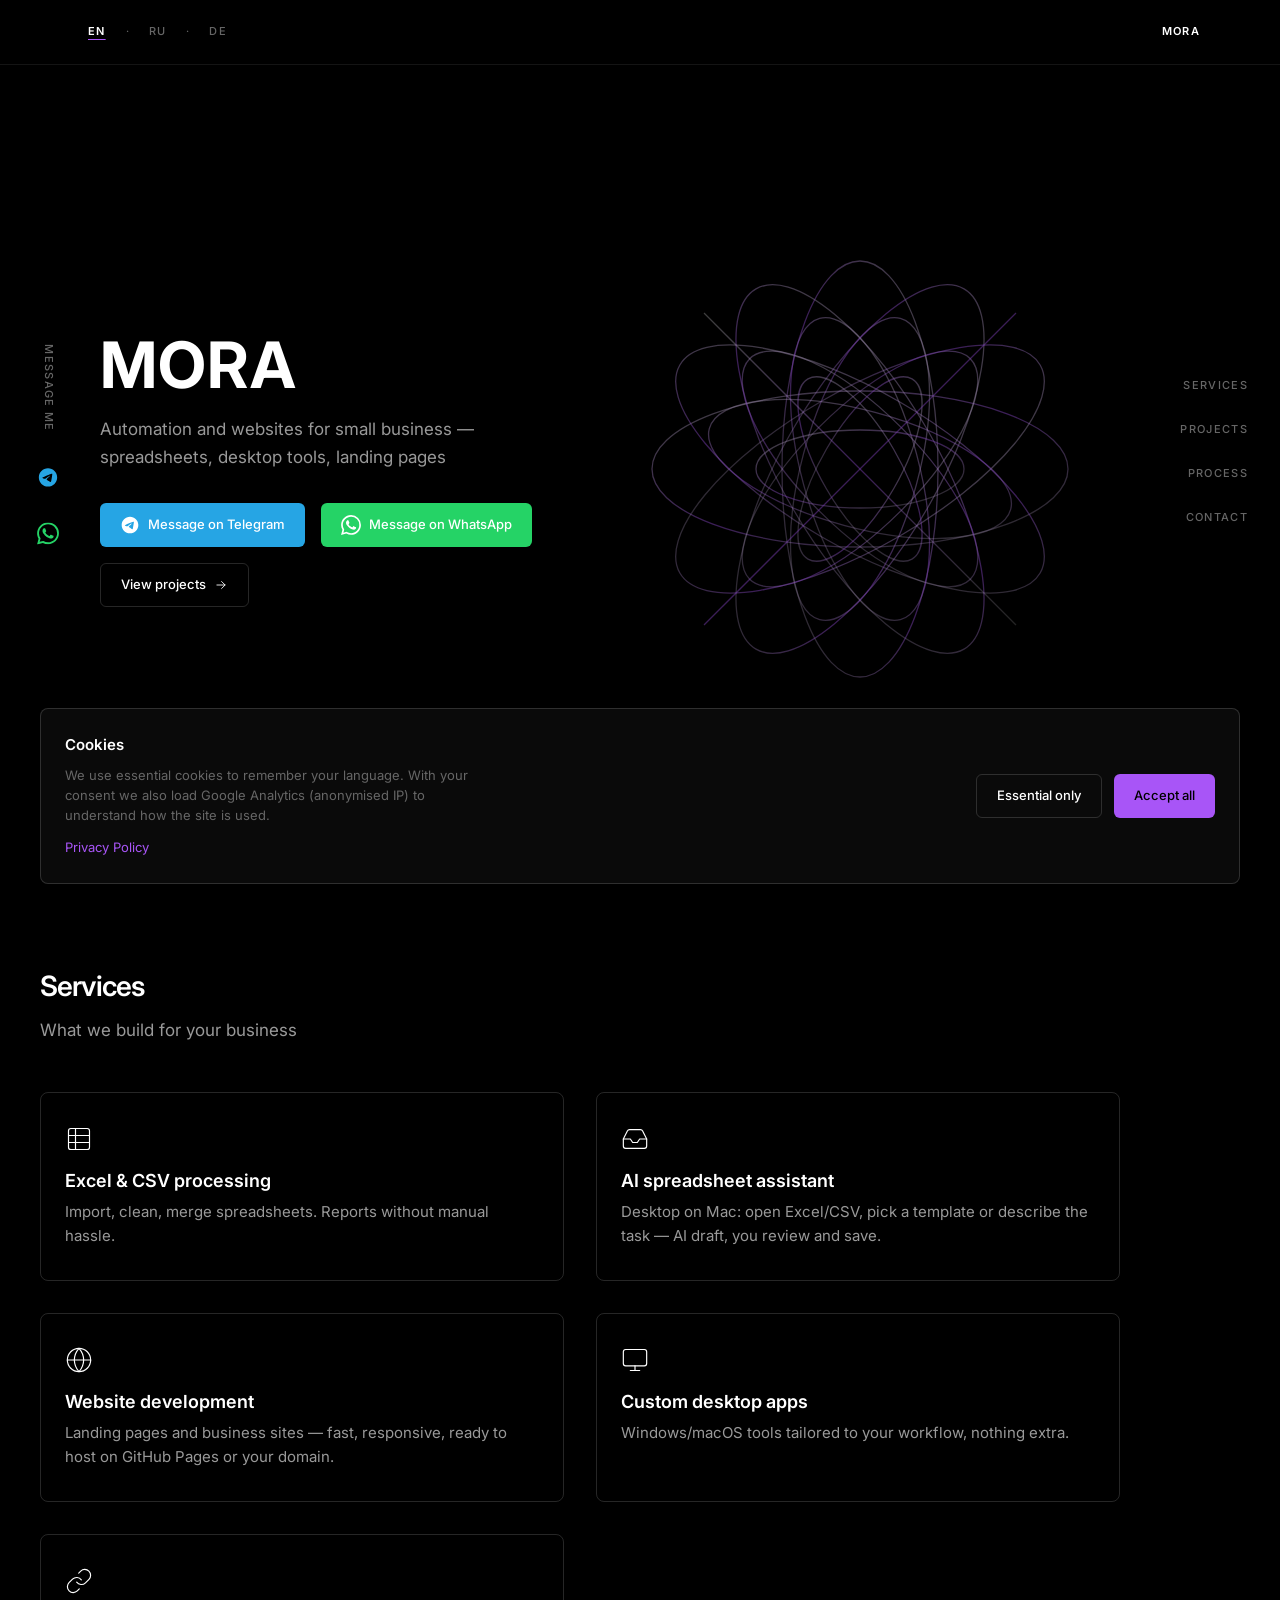
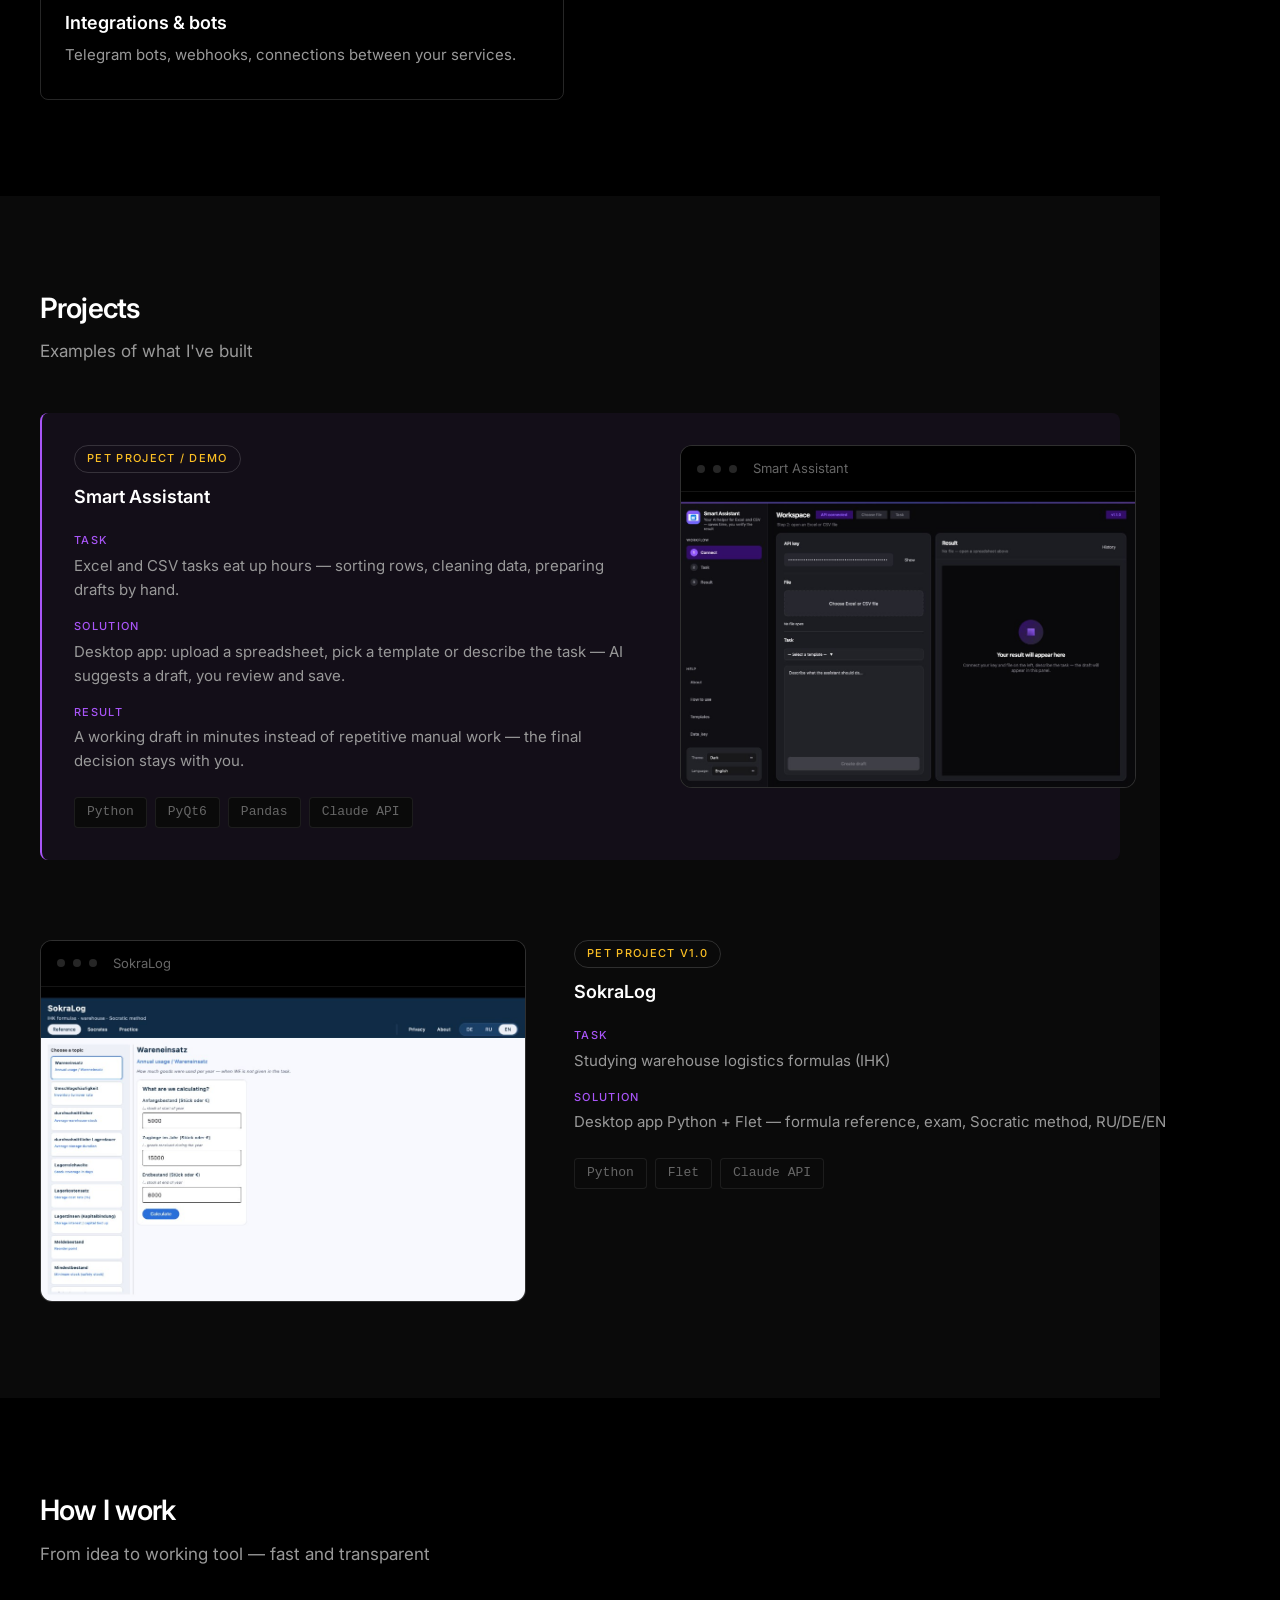
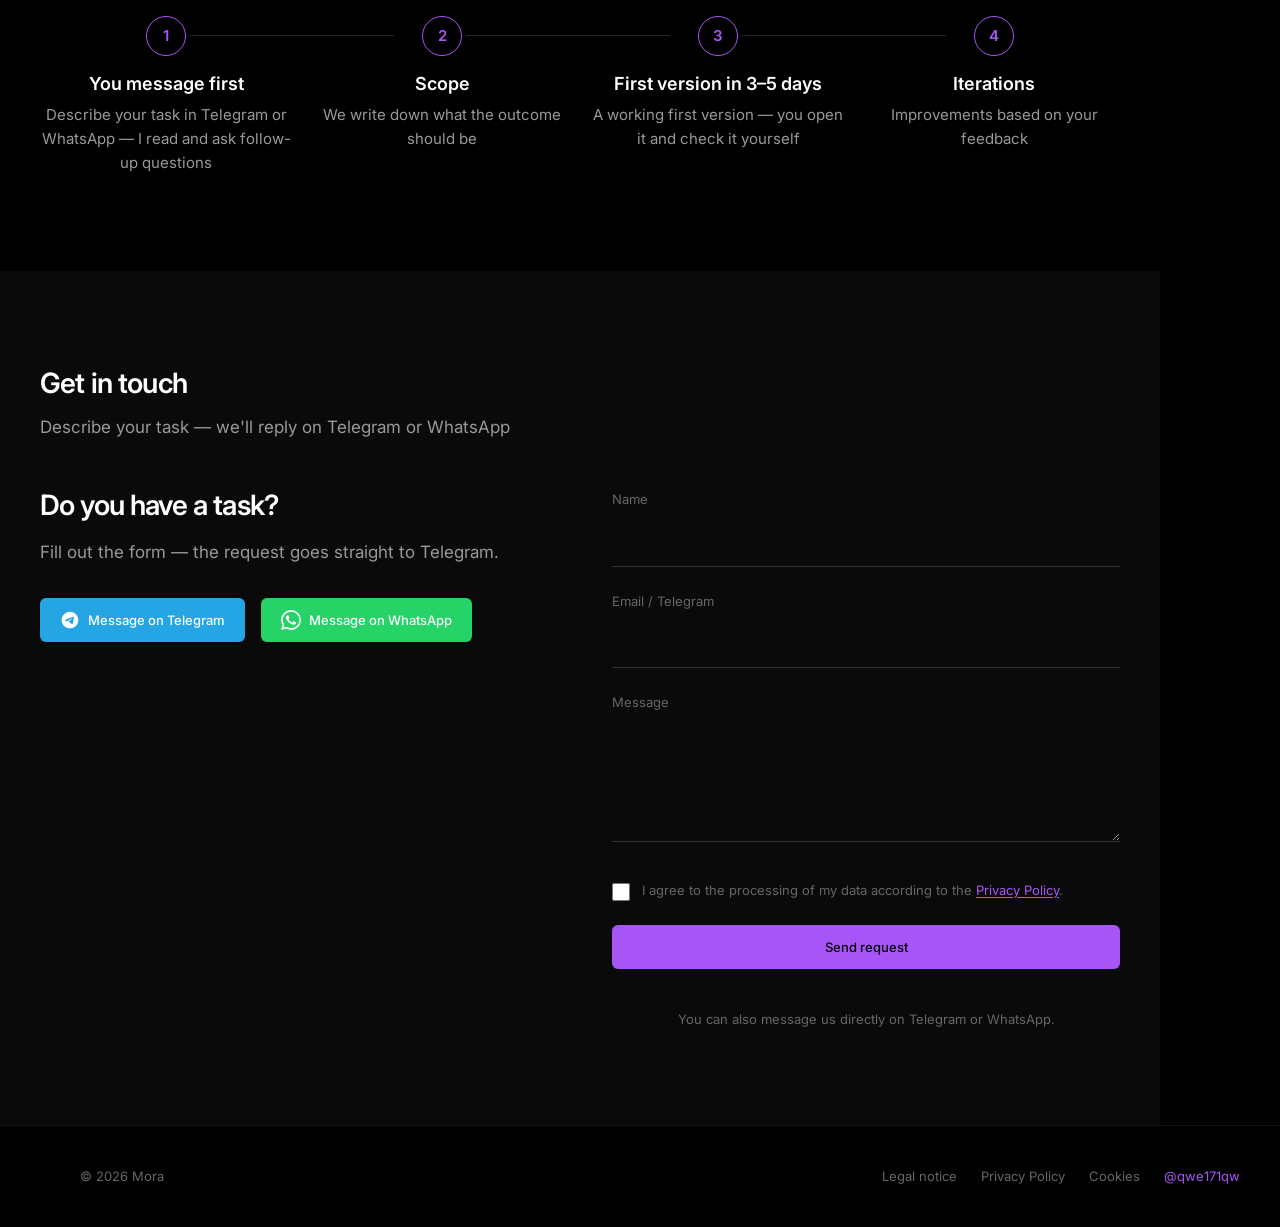
==== commit d72463c7: "Add cookies, legal pages, and enable contact form webhook. Cookie consent gates Analytics; Impressum" ====
--- a/index.html
+++ b/index.html
@@ -11,9 +11,7 @@
   <link rel="preconnect" href="https://fonts.googleapis.com">
   <link rel="preconnect" href="https://fonts.gstatic.com" crossorigin>
   <link href="https://fonts.googleapis.com/css2?family=Inter:wght@400;500;600;700&display=swap" rel="stylesheet">
-  <link rel="stylesheet" href="css/styles.css?v=13">
-  <script src="js/analytics-config.js?v=2"></script>
-  <script src="js/analytics.js?v=1"></script>
+  <link rel="stylesheet" href="css/styles.css?v=19">
 </head>
 <body>
   <a class="skip-link" href="/" data-scroll-to="main" data-i18n="skipLink">Skip to content</a>
@@ -422,8 +420,17 @@
               <label class="form-field__label" for="contact-message" data-i18n="form.message">Message</label>
               <textarea class="form-field__input" id="contact-message" name="message" rows="4" required></textarea>
             </div>
-            <button class="btn btn--primary btn--block" type="submit" data-i18n="form.submit" disabled>Send request</button>
-            <p class="form-note" data-i18n="form.notice">Form temporarily off — message us on Telegram or WhatsApp.</p>
+            <div class="form-field form-field--consent">
+              <label class="form-consent">
+                <input class="form-consent__input" type="checkbox" id="contact-privacy" name="privacy" required>
+                <span class="form-consent__text">
+                  <span data-i18n="form.privacyPrefix">I agree to the processing of my data according to the</span>
+                  <a class="form-consent__link" href="/datenschutz.html" data-i18n="footer.privacy">Privacy Policy</a>.
+                </span>
+              </label>
+            </div>
+            <button class="btn btn--primary btn--block" type="submit" data-i18n="form.submit">Send request</button>
+            <p class="form-note" data-i18n="form.notice">You can also message us directly on Telegram or WhatsApp.</p>
           </form>
         </div>
       </div>
@@ -433,8 +440,28 @@
   <footer class="footer">
     <div class="container footer__inner">
       <p class="footer__copy" data-i18n="footer.copy">© 2026 Mora</p>
+      <nav class="footer__nav" aria-label="Legal">
+        <a class="footer__link" href="/impressum.html" data-i18n="footer.impressum">Legal notice</a>
+        <a class="footer__link" href="/datenschutz.html" data-i18n="footer.privacy">Privacy</a>
+        <button class="footer__link footer__link-btn" type="button" data-cookie-settings data-i18n="footer.cookies">Cookies</button>
+        <a class="footer__link footer__link--accent" href="https://t.me/qwe171qw" target="_blank" rel="noopener noreferrer">@qwe171qw</a>
+      </nav>
     </div>
   </footer>
+
+  <div class="cookie-banner" id="cookie-banner" role="dialog" aria-labelledby="cookie-banner-title" aria-describedby="cookie-banner-desc" hidden>
+    <div class="cookie-banner__inner container">
+      <div class="cookie-banner__copy">
+        <p class="cookie-banner__title" id="cookie-banner-title" data-cookie-title>Cookies</p>
+        <p class="cookie-banner__text" id="cookie-banner-desc" data-cookie-text></p>
+        <a class="cookie-banner__policy" href="/datenschutz.html" data-cookie-policy>Privacy Policy</a>
+      </div>
+      <div class="cookie-banner__actions">
+        <button class="btn btn--ghost" type="button" data-cookie-essential>Essential only</button>
+        <button class="btn btn--primary" type="button" data-cookie-accept>Accept all</button>
+      </div>
+    </div>
+  </div>
 
   <button class="back-to-top" id="back-to-top" type="button" data-i18n="backToTop" data-i18n-attr="aria-label" aria-label="Back to top">
     <svg aria-hidden="true" width="20" height="20" viewBox="0 0 24 24" fill="none" stroke="currentColor" stroke-width="1.5" stroke-linecap="round" stroke-linejoin="round">
@@ -450,7 +477,10 @@
   </div>
 
   <script src="js/lead-config.local.js?v=1" onerror="void 0"></script>
-  <script src="js/lead-config.js?v=12"></script>
-  <script src="js/main.js?v=15"></script>
+  <script src="js/lead-config.js?v=14"></script>
+  <script src="js/analytics-config.js?v=2"></script>
+  <script src="js/analytics.js?v=2"></script>
+  <script src="js/cookie-consent.js?v=1"></script>
+  <script src="js/main.js?v=16"></script>
 </body>
 </html>
--- a/css/styles.css
+++ b/css/styles.css
@@ -1214,6 +1214,38 @@
   border-bottom-color: var(--color-error);
 }
 
+.form-field--consent {
+  margin-top: var(--space-2);
+}
+
+.form-consent {
+  display: flex;
+  align-items: flex-start;
+  gap: var(--space-3);
+  cursor: pointer;
+  font-size: var(--text-body-sm);
+  color: var(--text-muted);
+  line-height: 1.5;
+}
+
+.form-consent__input {
+  flex-shrink: 0;
+  width: 18px;
+  height: 18px;
+  margin-top: 2px;
+  accent-color: var(--color-accent);
+}
+
+.form-consent__link {
+  color: var(--color-accent);
+  text-decoration: underline;
+  text-underline-offset: 2px;
+}
+
+.form-consent__link:hover {
+  color: var(--text-primary);
+}
+
 @media (min-width: 768px) {
   .contact__grid {
     grid-template-columns: 1fr 1fr;
@@ -1232,7 +1264,10 @@
 
 .footer__inner {
   display: flex;
+  flex-wrap: wrap;
   align-items: center;
+  justify-content: space-between;
+  gap: var(--space-6);
   padding-block: var(--space-10);
   padding-inline-end: calc(44px + var(--space-8) + var(--space-4));
 }
@@ -1240,6 +1275,38 @@
 .footer__copy {
   font-size: var(--text-body-sm);
   color: var(--text-muted);
+  margin: 0;
+}
+
+.footer__nav {
+  display: flex;
+  flex-wrap: wrap;
+  align-items: center;
+  gap: var(--space-4) var(--space-6);
+}
+
+.footer__link,
+.footer__link-btn {
+  font-size: var(--text-body-sm);
+  color: var(--text-muted);
+  text-decoration: none;
+  background: none;
+  border: none;
+  padding: 0;
+  cursor: pointer;
+  font-family: inherit;
+  transition: color var(--duration-fast) var(--ease-default);
+}
+
+.footer__link:hover,
+.footer__link-btn:hover,
+.footer__link:focus-visible,
+.footer__link-btn:focus-visible {
+  color: var(--color-accent);
+}
+
+.footer__link--accent {
+  color: var(--color-accent);
 }
 
 /* ==========================================================================
@@ -1328,3 +1395,141 @@
     padding-inline-end: 0;
   }
 }
+
+/* ==========================================================================
+   Cookie banner
+   ========================================================================== */
+
+.cookie-banner {
+  position: fixed;
+  inset-inline: 0;
+  bottom: 0;
+  z-index: calc(var(--z-toast) + 1);
+  padding: var(--space-4);
+  pointer-events: none;
+  opacity: 0;
+  transform: translateY(100%);
+  transition: opacity var(--duration-normal) var(--ease-out),
+              transform var(--duration-normal) var(--ease-out);
+}
+
+.cookie-banner--visible {
+  pointer-events: auto;
+  opacity: 1;
+  transform: translateY(0);
+}
+
+.cookie-banner__inner {
+  display: flex;
+  flex-direction: column;
+  gap: var(--space-6);
+  padding: var(--space-6);
+  background: var(--bg-surface);
+  border: var(--border-width) solid var(--border-default);
+  border-radius: var(--radius-lg);
+  box-shadow: 0 -8px 32px rgba(0, 0, 0, 0.35);
+}
+
+.cookie-banner__title {
+  font-size: var(--text-body);
+  font-weight: 600;
+  color: var(--text-primary);
+  margin: 0 0 var(--space-2);
+}
+
+.cookie-banner__text {
+  font-size: var(--text-body-sm);
+  color: var(--text-muted);
+  margin: 0;
+  line-height: 1.55;
+  max-width: 52ch;
+}
+
+.cookie-banner__policy {
+  display: inline-block;
+  margin-top: var(--space-3);
+  font-size: var(--text-body-sm);
+  color: var(--color-accent);
+}
+
+.cookie-banner__actions {
+  display: flex;
+  flex-wrap: wrap;
+  gap: var(--space-3);
+}
+
+@media (min-width: 768px) {
+  .cookie-banner__inner {
+    flex-direction: row;
+    align-items: center;
+    justify-content: space-between;
+  }
+}
+
+/* ==========================================================================
+   Legal pages
+   ========================================================================== */
+
+.legal-page {
+  min-height: 100vh;
+  display: flex;
+  flex-direction: column;
+}
+
+.legal-page__header {
+  border-bottom: var(--border-width) solid var(--border-subtle);
+  padding-block: var(--space-6);
+}
+
+.legal-page__header-inner {
+  display: flex;
+  align-items: center;
+  justify-content: space-between;
+  gap: var(--space-6);
+}
+
+.legal-page__main {
+  flex: 1;
+  padding-block: var(--space-12) var(--space-16);
+}
+
+.legal-page__back {
+  display: inline-block;
+  margin-bottom: var(--space-8);
+  font-size: var(--text-body-sm);
+  color: var(--text-muted);
+  text-decoration: none;
+}
+
+.legal-page__back:hover {
+  color: var(--color-accent);
+}
+
+.legal-page__body h1 {
+  font-size: clamp(1.75rem, 4vw, 2.25rem);
+  margin: 0 0 var(--space-6);
+}
+
+.legal-page__body h2 {
+  font-size: var(--text-body);
+  font-weight: 600;
+  margin: var(--space-10) 0 var(--space-3);
+  color: var(--text-primary);
+}
+
+.legal-page__body p,
+.legal-page__body li {
+  font-size: var(--text-body-sm);
+  color: var(--text-muted);
+  line-height: 1.65;
+  margin: 0 0 var(--space-4);
+}
+
+.legal-page__body a {
+  color: var(--color-accent);
+}
+
+.legal-page__body code {
+  font-size: 0.9em;
+  color: var(--text-primary);
+}
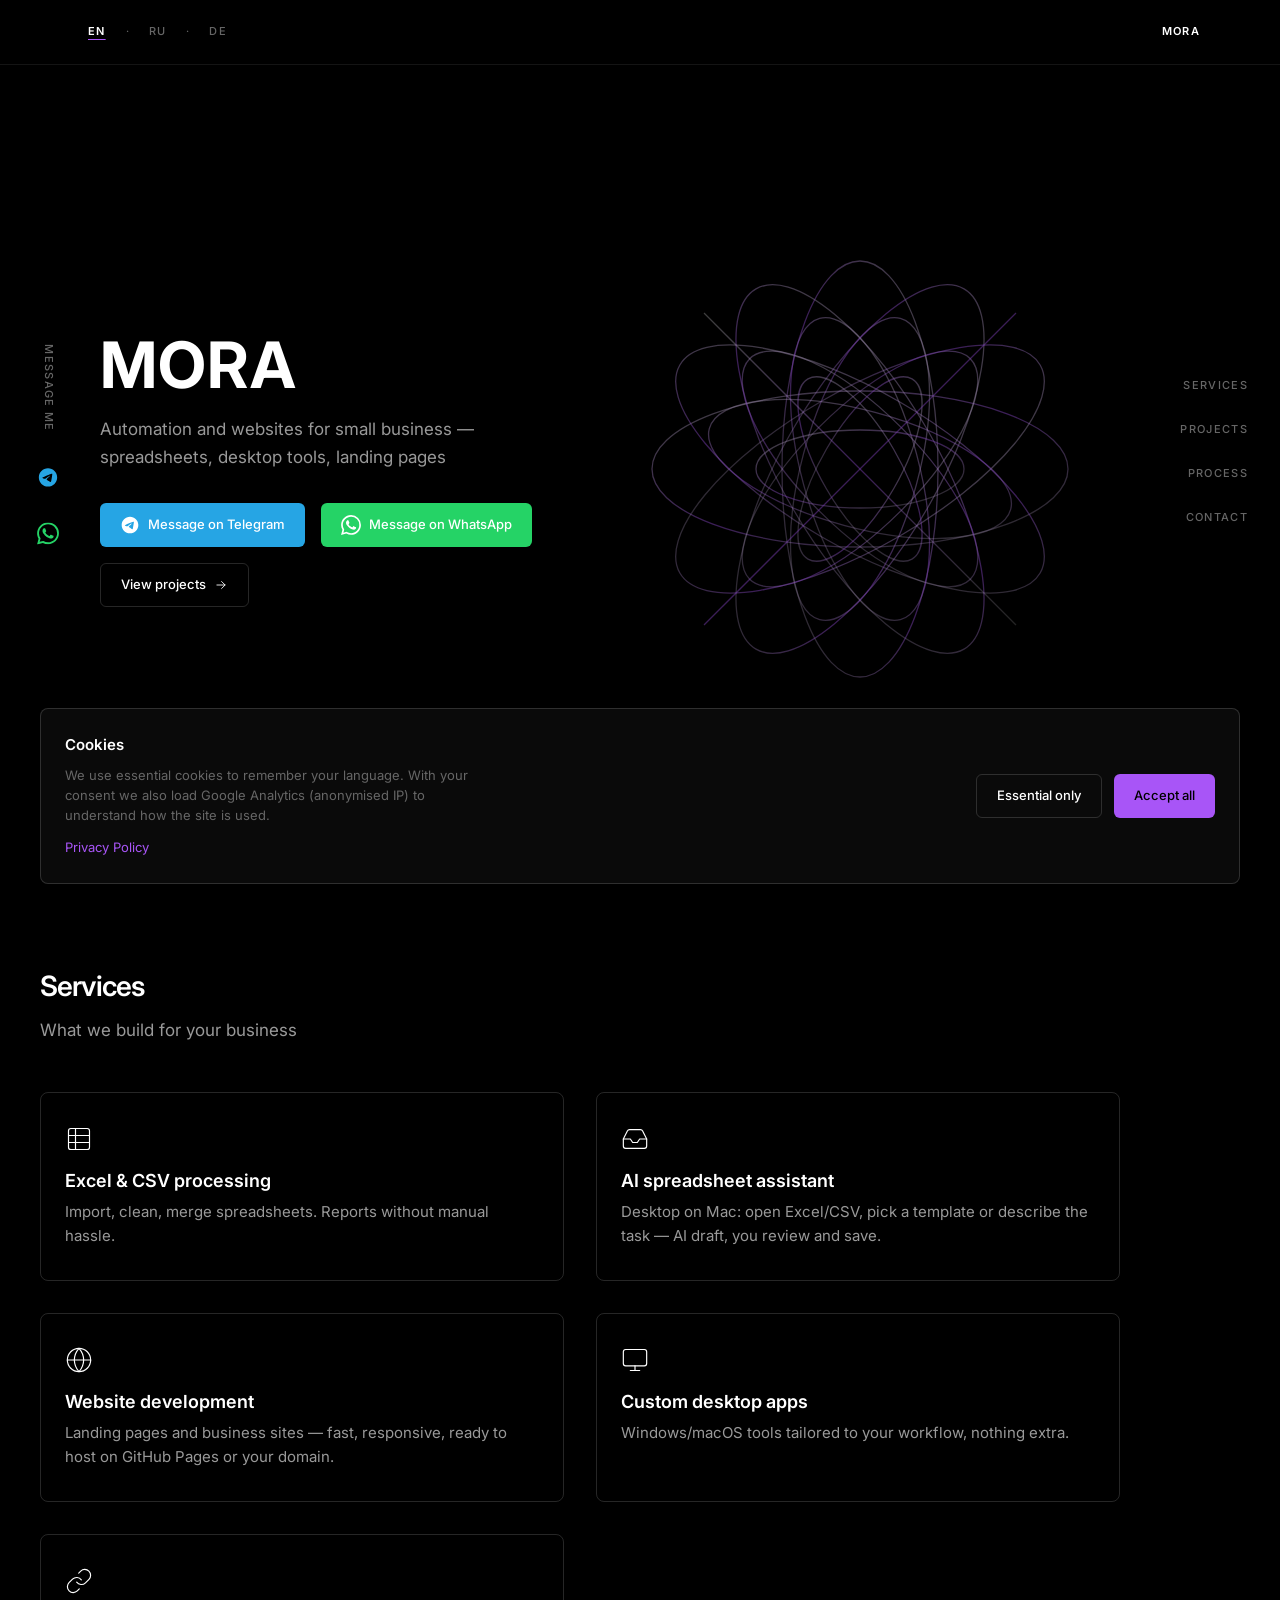
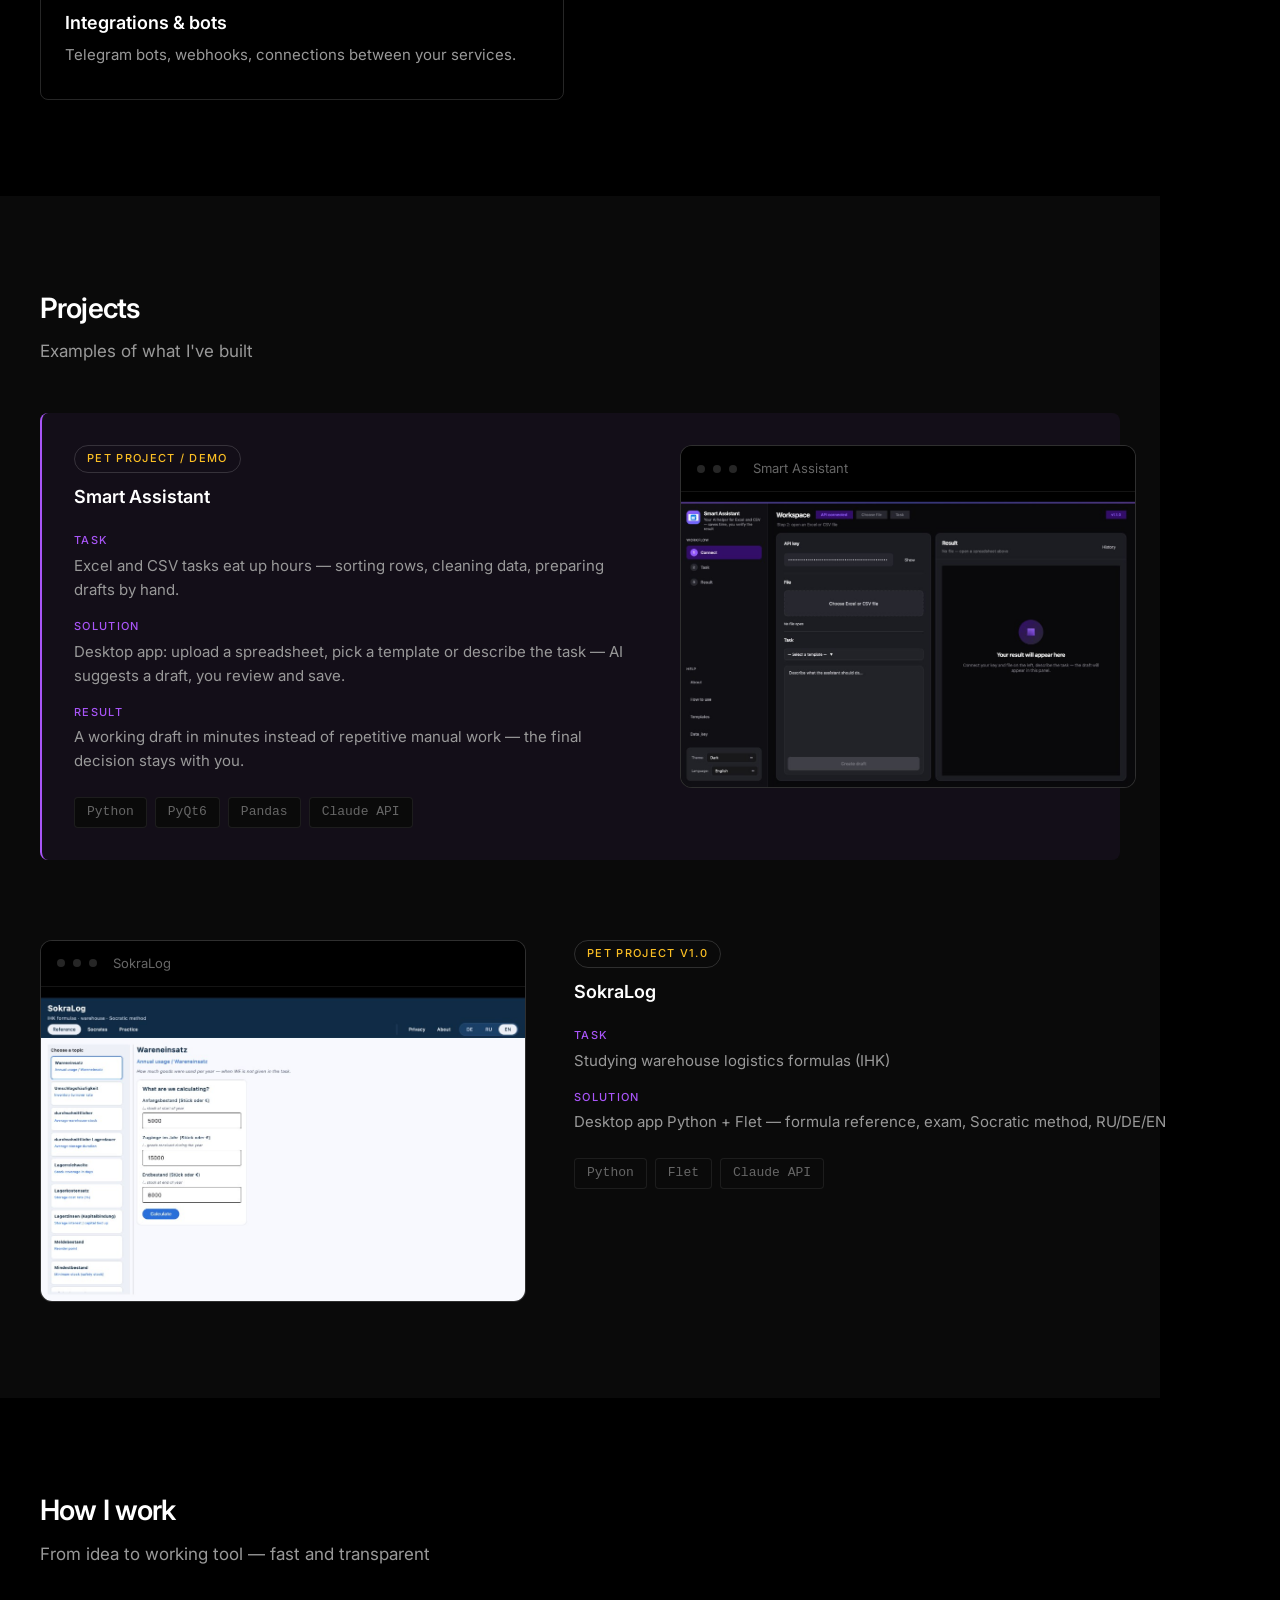
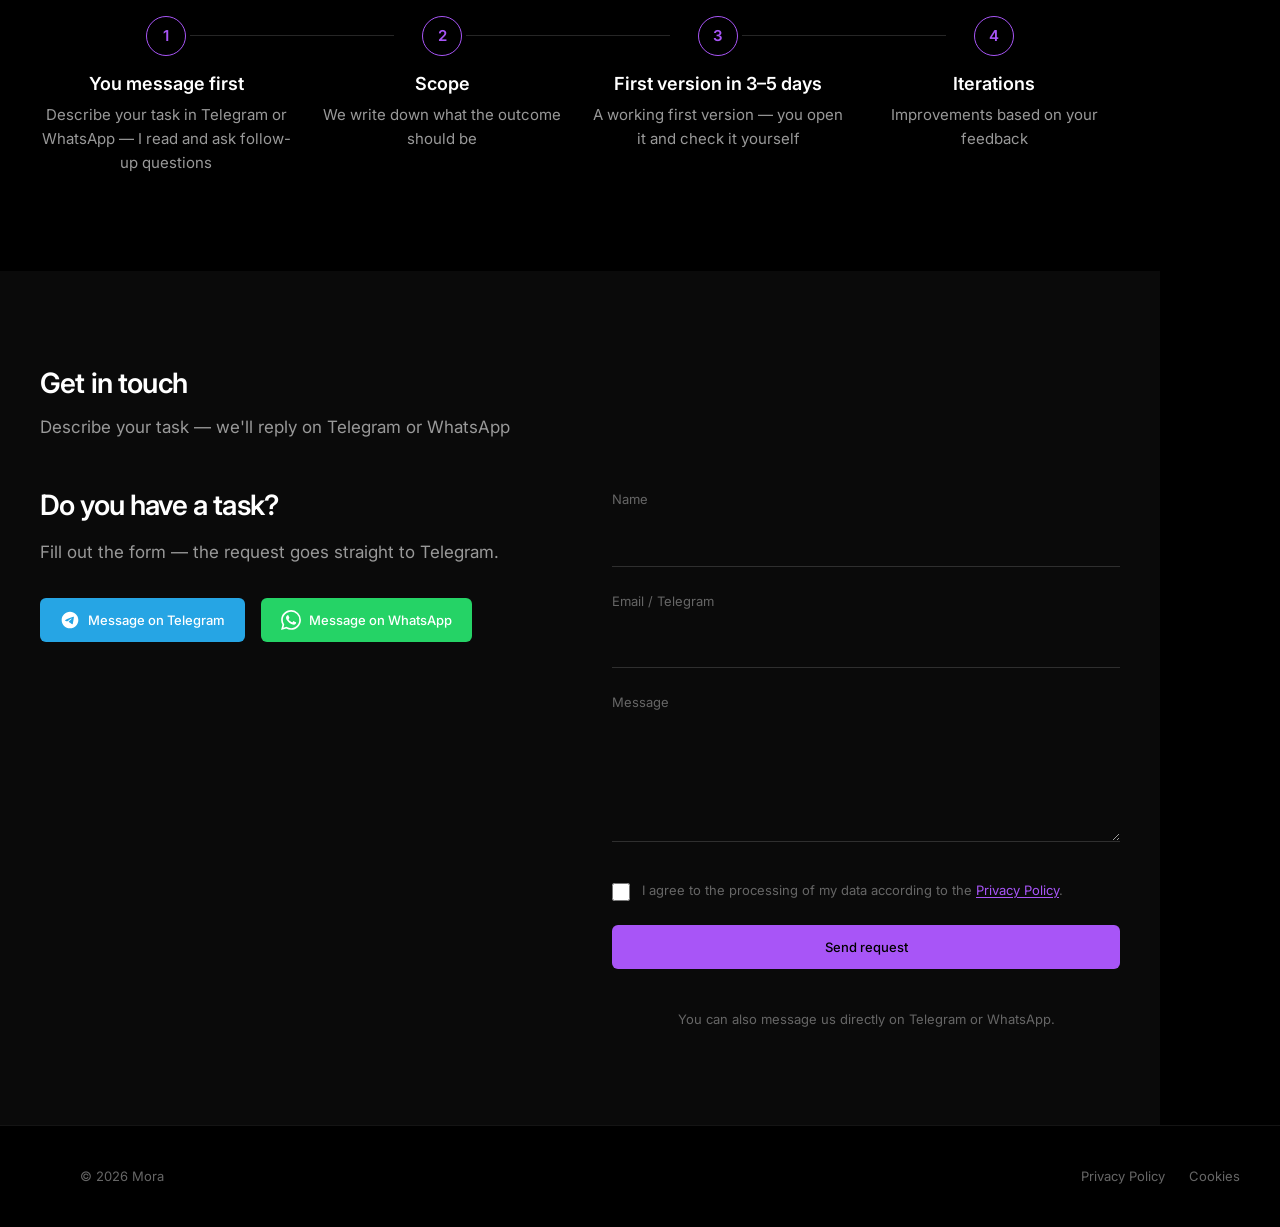
==== commit 387222ad: "Remove Impressum page and Telegram handle from footer. Keep Datenschutz and cookie settings links on" ====
--- a/index.html
+++ b/index.html
@@ -441,10 +441,8 @@
     <div class="container footer__inner">
       <p class="footer__copy" data-i18n="footer.copy">© 2026 Mora</p>
       <nav class="footer__nav" aria-label="Legal">
-        <a class="footer__link" href="/impressum.html" data-i18n="footer.impressum">Legal notice</a>
         <a class="footer__link" href="/datenschutz.html" data-i18n="footer.privacy">Privacy</a>
         <button class="footer__link footer__link-btn" type="button" data-cookie-settings data-i18n="footer.cookies">Cookies</button>
-        <a class="footer__link footer__link--accent" href="https://t.me/qwe171qw" target="_blank" rel="noopener noreferrer">@qwe171qw</a>
       </nav>
     </div>
   </footer>
@@ -481,6 +479,6 @@
   <script src="js/analytics-config.js?v=2"></script>
   <script src="js/analytics.js?v=2"></script>
   <script src="js/cookie-consent.js?v=1"></script>
-  <script src="js/main.js?v=16"></script>
+  <script src="js/main.js?v=17"></script>
 </body>
 </html>
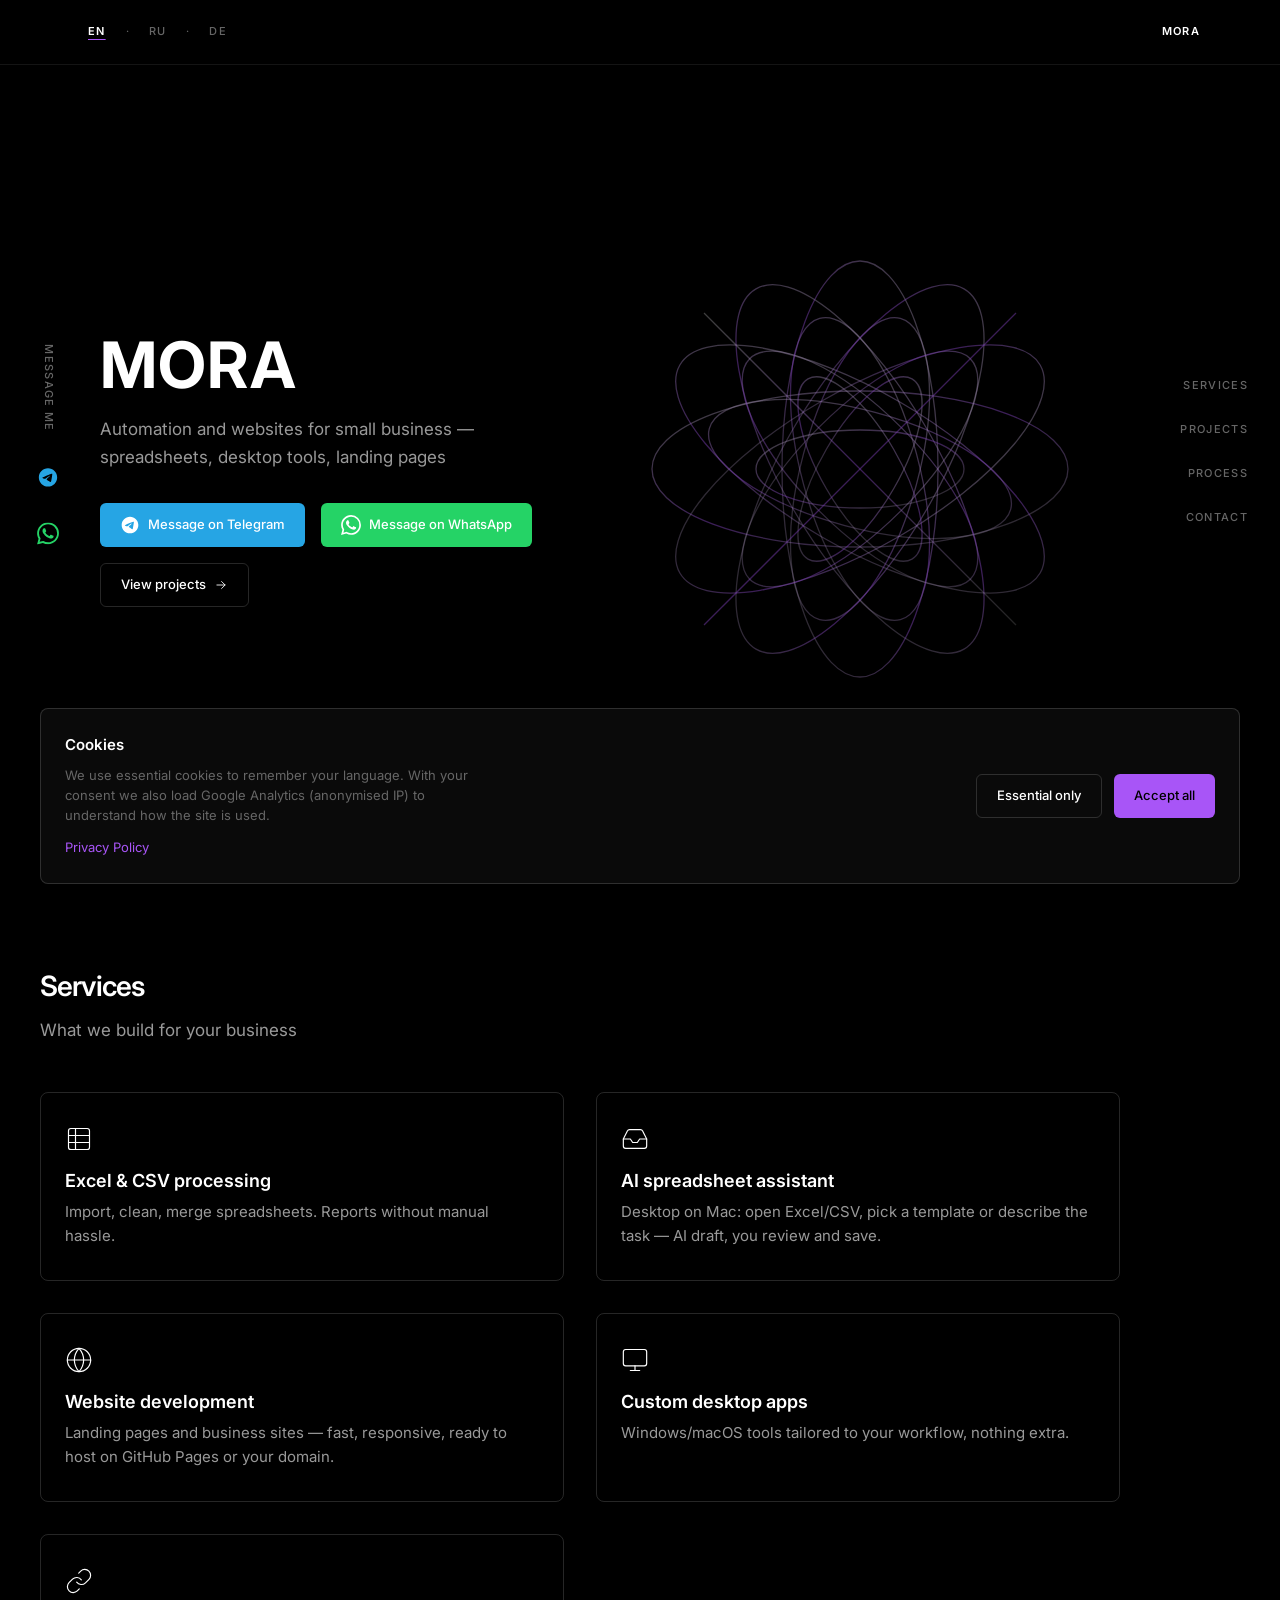
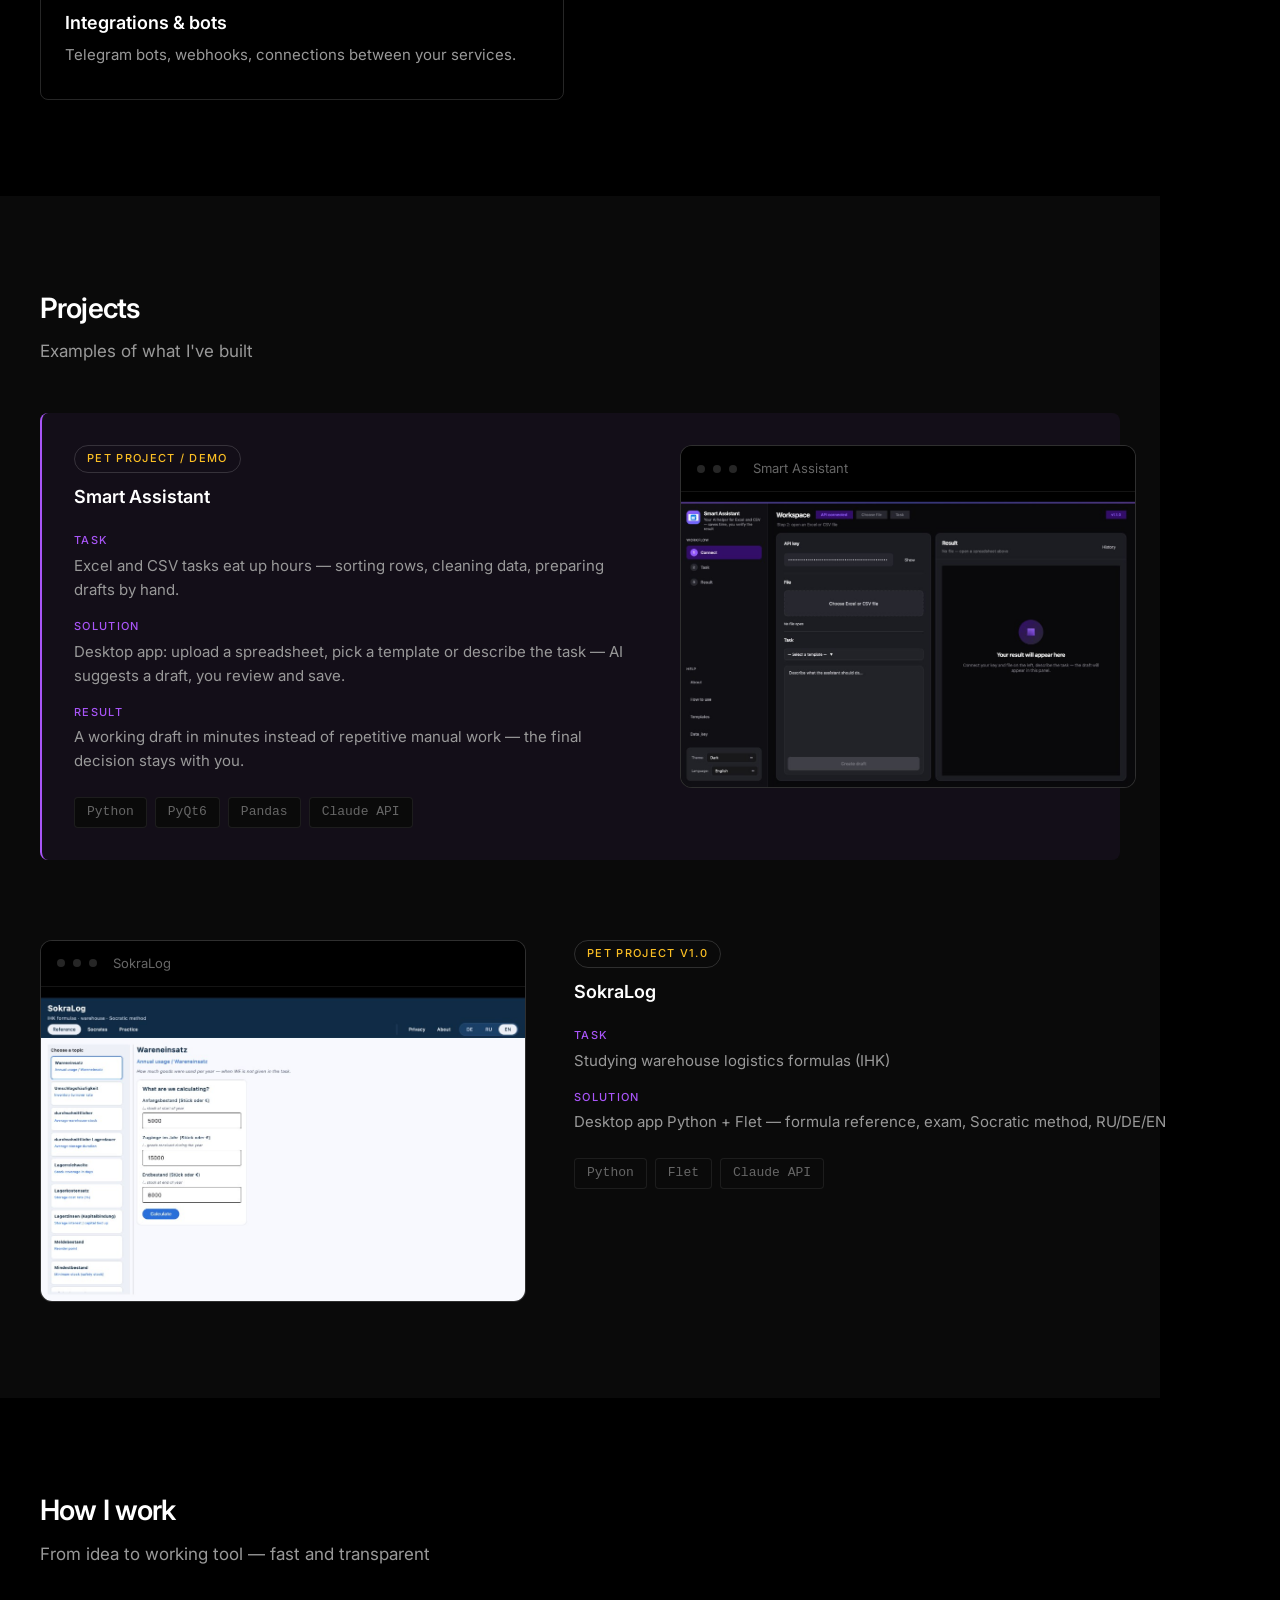
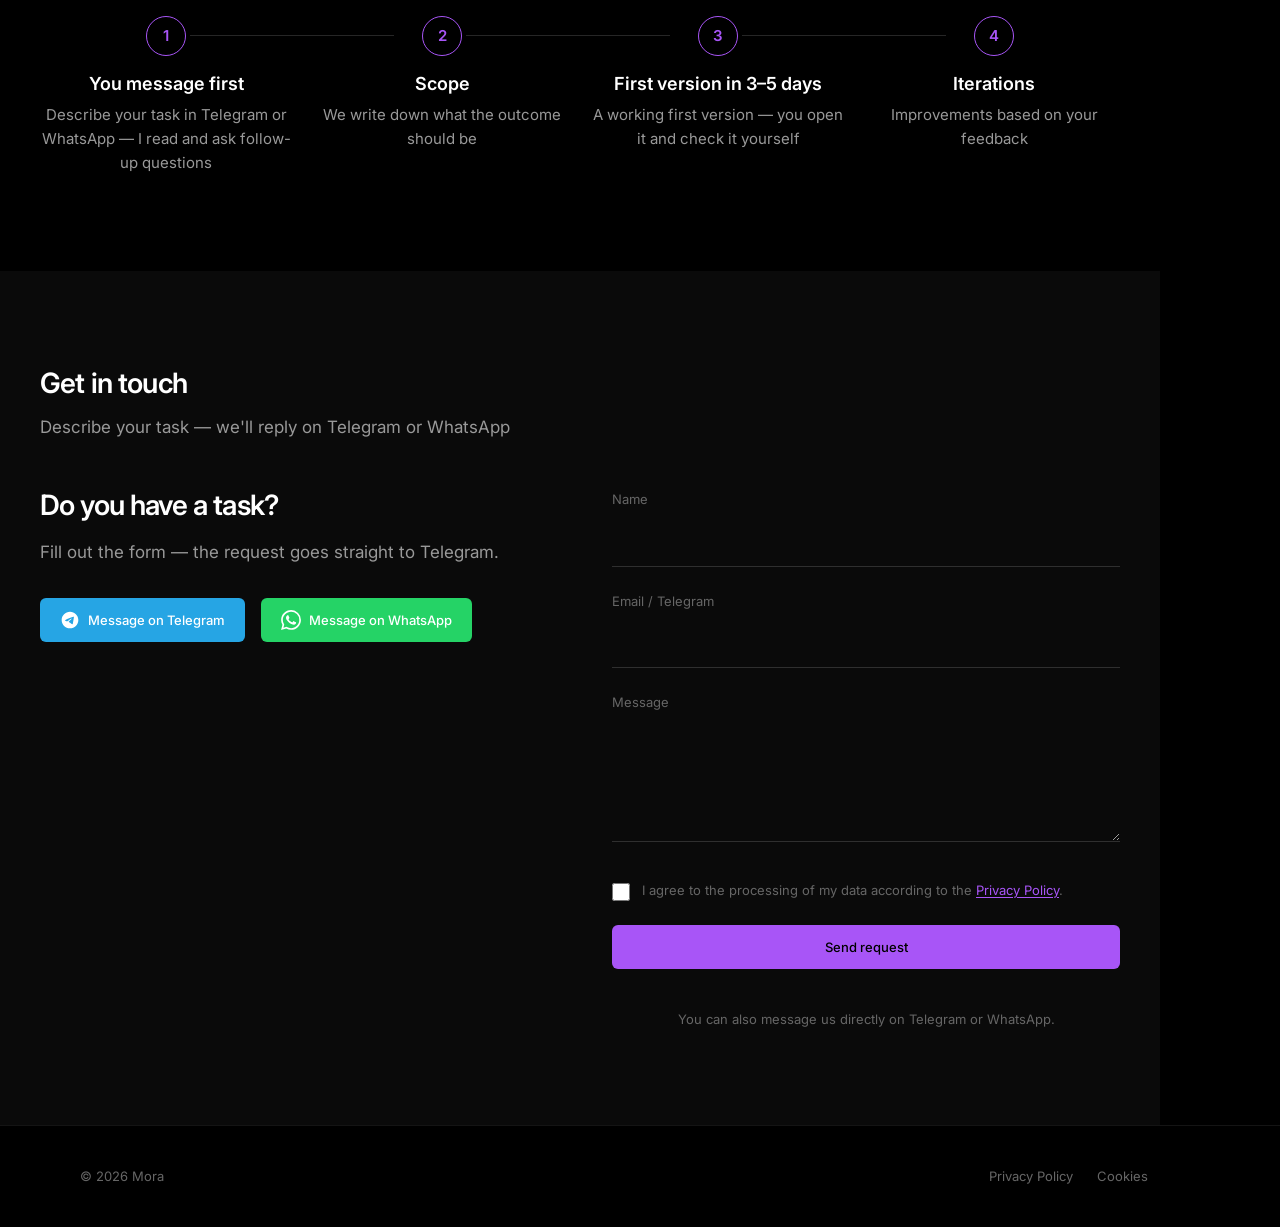
==== commit 3e941cf0: "Move back-to-top button to the right edge on desktop. Prevents overlap with footer links; keeps foot" ====
--- a/index.html
+++ b/index.html
@@ -11,7 +11,7 @@
   <link rel="preconnect" href="https://fonts.googleapis.com">
   <link rel="preconnect" href="https://fonts.gstatic.com" crossorigin>
   <link href="https://fonts.googleapis.com/css2?family=Inter:wght@400;500;600;700&display=swap" rel="stylesheet">
-  <link rel="stylesheet" href="css/styles.css?v=19">
+  <link rel="stylesheet" href="css/styles.css?v=20">
 </head>
 <body>
   <a class="skip-link" href="/" data-scroll-to="main" data-i18n="skipLink">Skip to content</a>
--- a/css/styles.css
+++ b/css/styles.css
@@ -1388,11 +1388,11 @@
 
 @media (min-width: 1024px) {
   .back-to-top {
-    right: calc(var(--nav-rail-width) + var(--space-8));
+    right: var(--space-8);
   }
 
   .footer__inner {
-    padding-inline-end: 0;
+    padding-inline-end: calc(44px + var(--space-8) + var(--space-4));
   }
 }
 
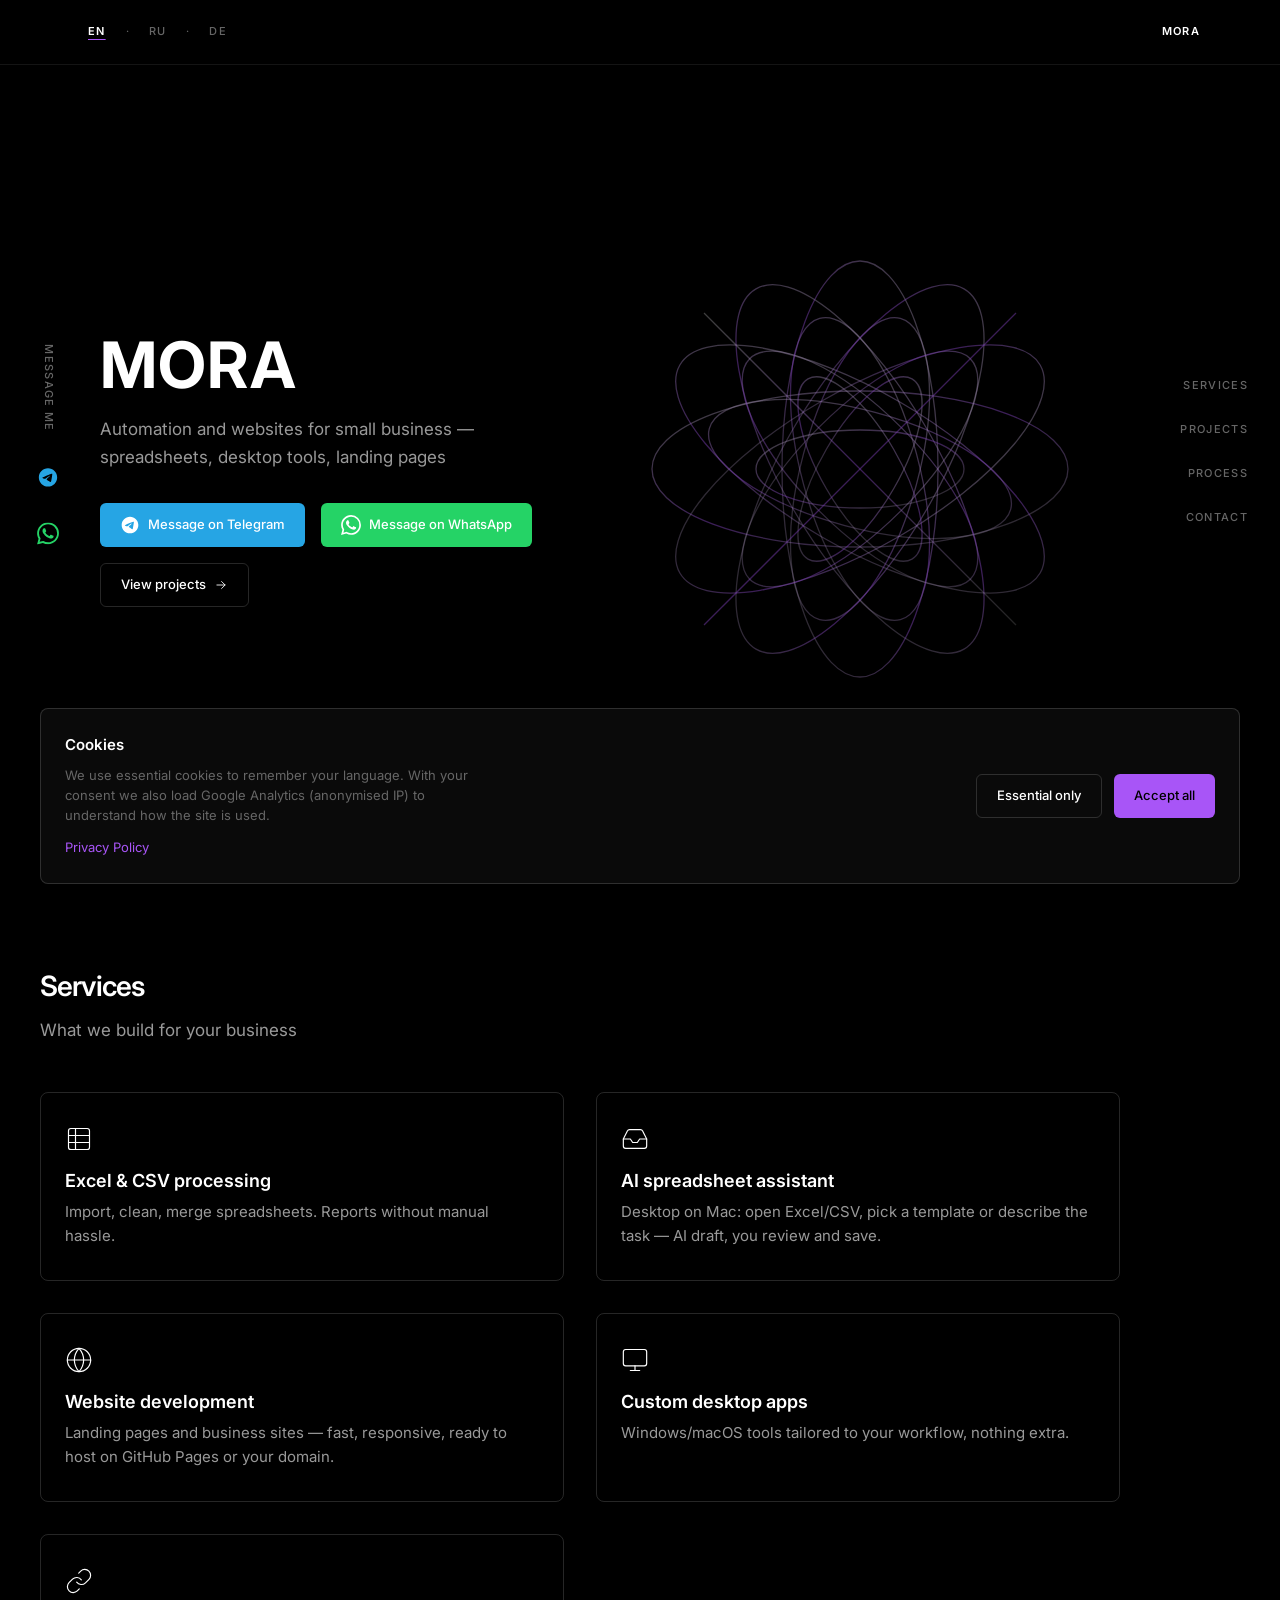
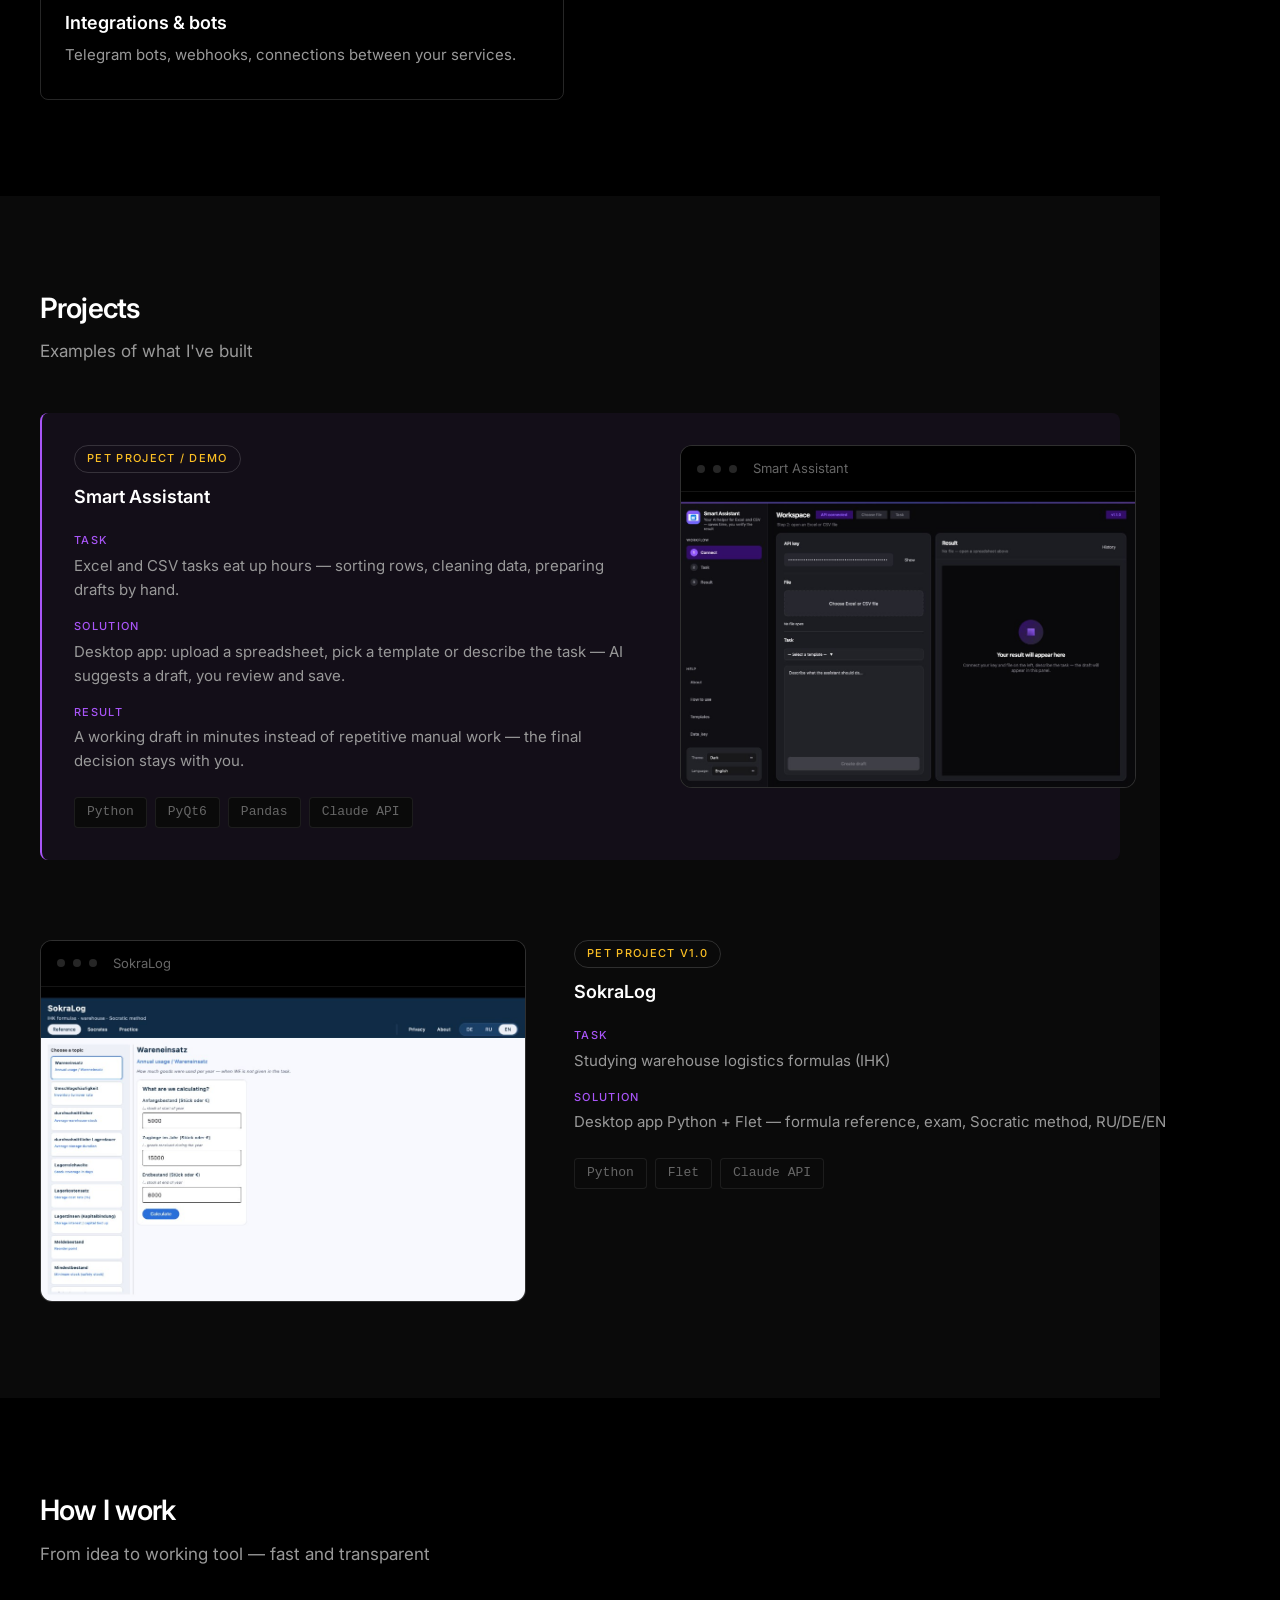
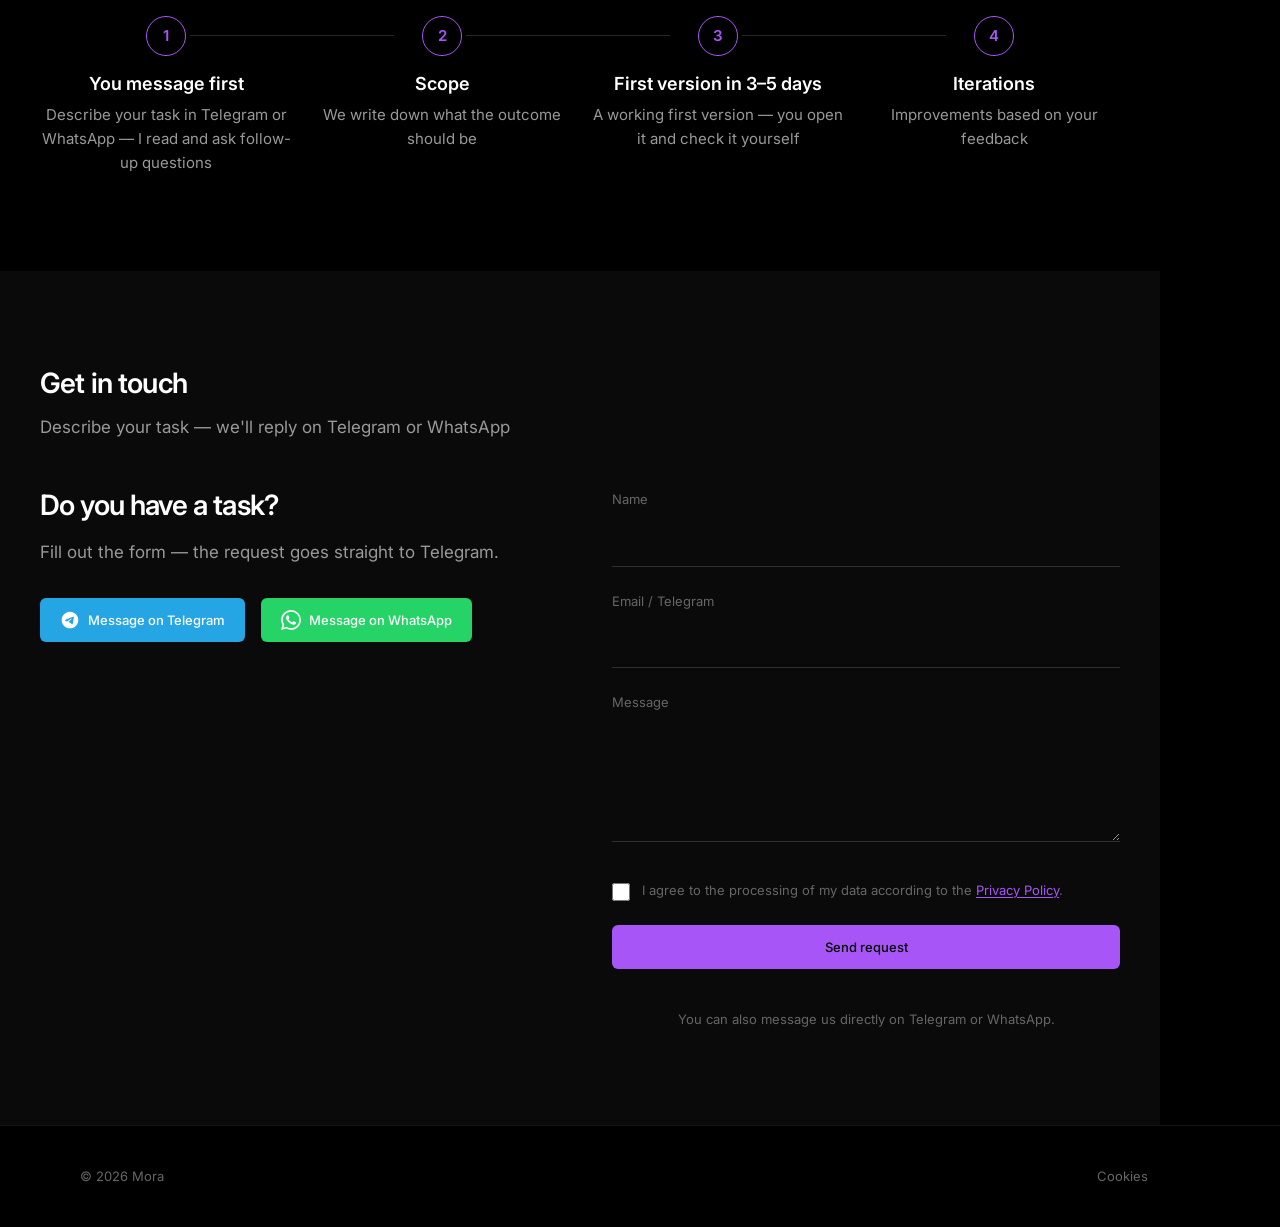
==== commit 8e44f368: "Remove privacy policy link from site footer. Datenschutz page remains available via cookie banner an" ====
--- a/index.html
+++ b/index.html
@@ -11,7 +11,7 @@
   <link rel="preconnect" href="https://fonts.googleapis.com">
   <link rel="preconnect" href="https://fonts.gstatic.com" crossorigin>
   <link href="https://fonts.googleapis.com/css2?family=Inter:wght@400;500;600;700&display=swap" rel="stylesheet">
-  <link rel="stylesheet" href="css/styles.css?v=20">
+  <link rel="stylesheet" href="css/styles.css?v=21">
 </head>
 <body>
   <a class="skip-link" href="/" data-scroll-to="main" data-i18n="skipLink">Skip to content</a>
@@ -441,7 +441,6 @@
     <div class="container footer__inner">
       <p class="footer__copy" data-i18n="footer.copy">© 2026 Mora</p>
       <nav class="footer__nav" aria-label="Legal">
-        <a class="footer__link" href="/datenschutz.html" data-i18n="footer.privacy">Privacy</a>
         <button class="footer__link footer__link-btn" type="button" data-cookie-settings data-i18n="footer.cookies">Cookies</button>
       </nav>
     </div>
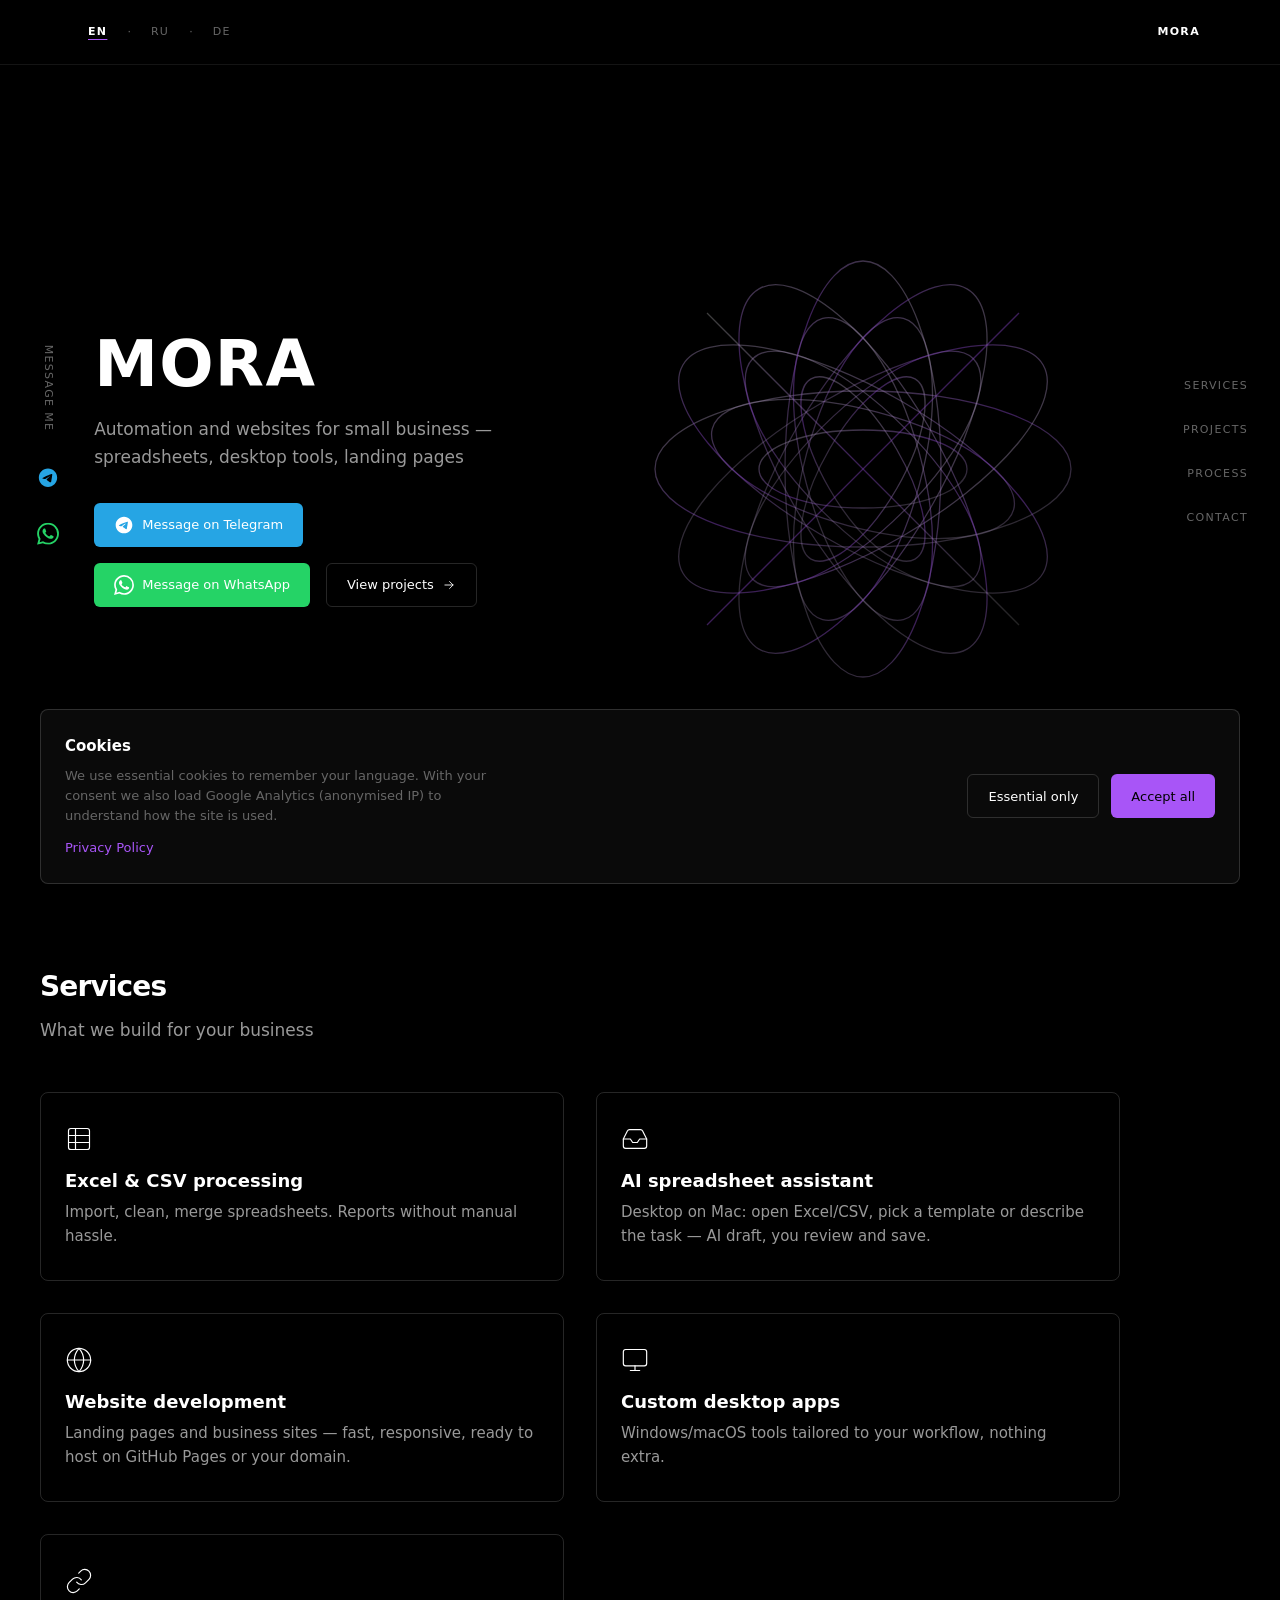
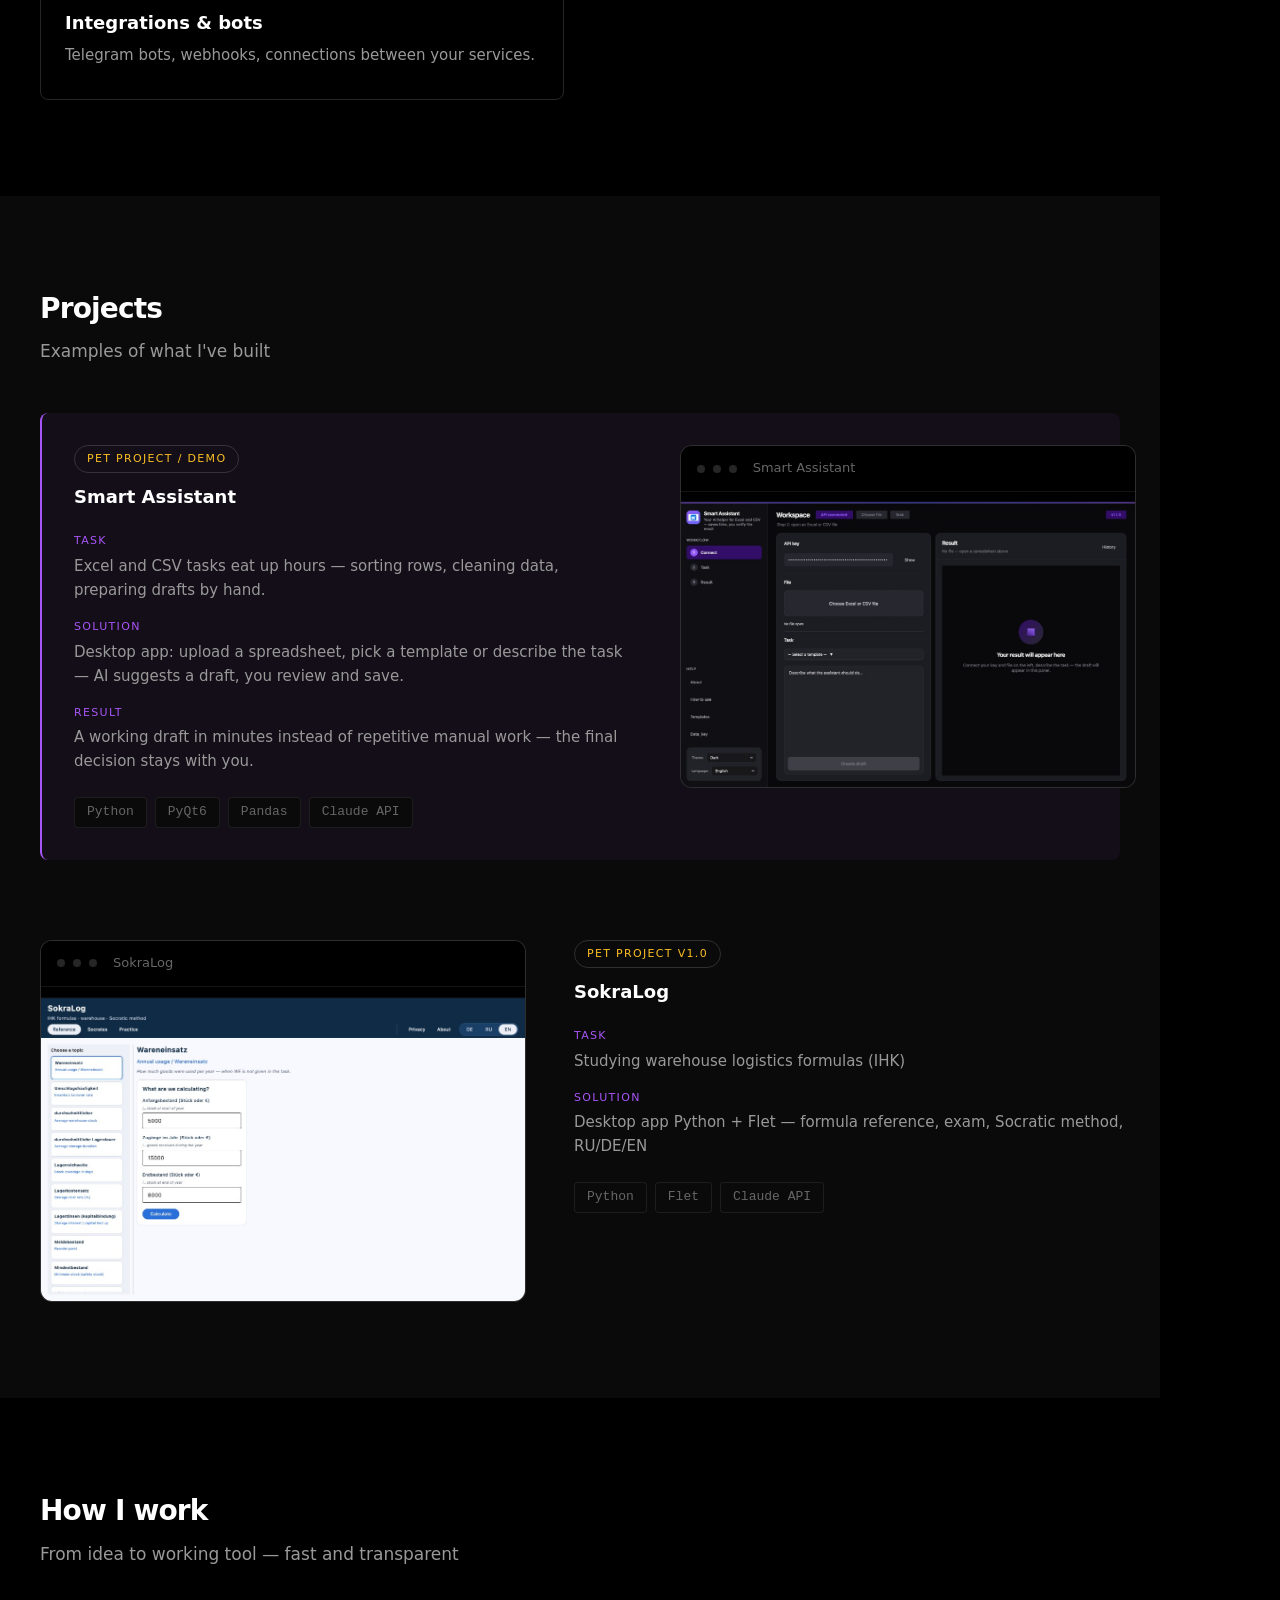
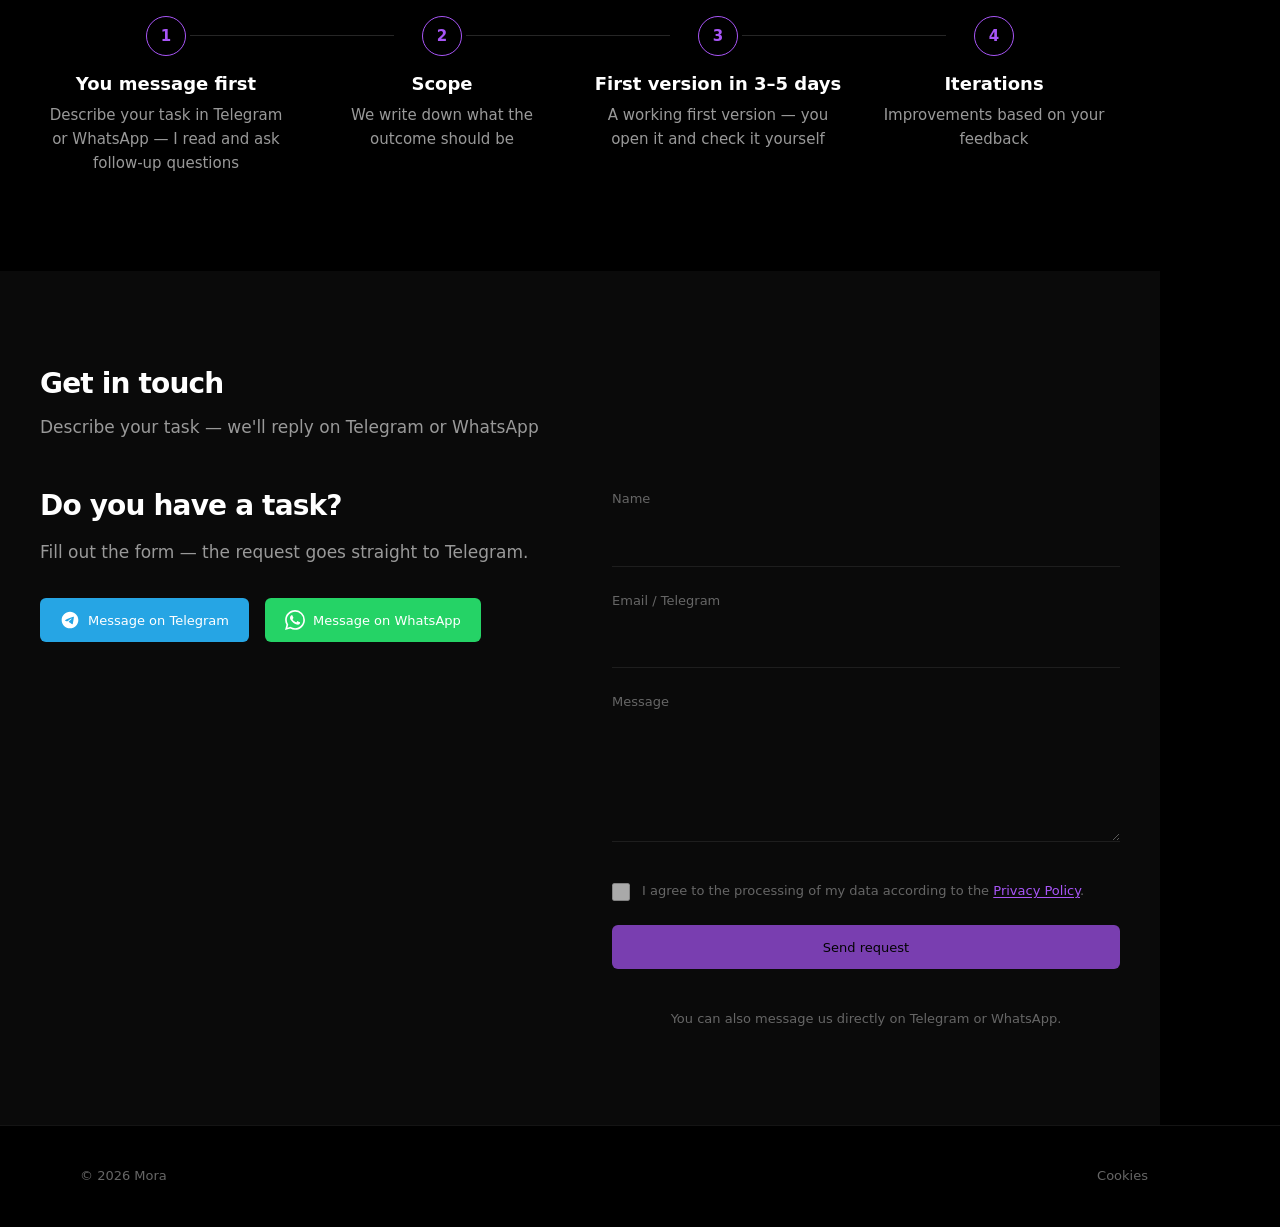
==== commit 0e8e4901: "security fixes" ====
--- a/index.html
+++ b/index.html
@@ -3,6 +3,8 @@
 <head>
   <meta charset="UTF-8">
   <meta name="viewport" content="width=device-width, initial-scale=1.0">
+  <meta name="referrer" content="strict-origin-when-cross-origin">
+  <meta http-equiv="Content-Security-Policy" content="default-src 'self'; script-src 'self' https://www.googletagmanager.com; style-src 'self' https://fonts.googleapis.com 'unsafe-inline'; font-src 'self' https://fonts.gstatic.com; img-src 'self' data: https:; connect-src 'self' https://script.google.com https://script.googleusercontent.com https://www.google-analytics.com https://region1.google-analytics.com https://www.googletagmanager.com; base-uri 'self'; form-action 'self'; frame-ancestors 'none'">
   <meta name="description" content="Mora — automation and websites for small business">
   <title>Mora — Automation &amp; websites</title>
   <link rel="icon" href="/favicon.ico" sizes="48x48">
@@ -19,7 +21,7 @@
   <aside class="sidebar" aria-label="Contact shortcuts">
     <span class="sidebar__label" data-i18n="sidebar.messageMe">message me</span>
     <div class="sidebar__links">
-      <a class="sidebar__link" data-contact-link="telegram" href="https://t.me/qwe171qw" target="_blank" rel="noopener noreferrer" aria-label="Telegram">
+      <a class="sidebar__link" data-contact-link="telegram" href="#" target="_blank" rel="noopener noreferrer" aria-label="Telegram">
         <svg aria-hidden="true" width="22" height="22" viewBox="0 0 24 24" fill="currentColor">
           <path d="M12 2C6.48 2 2 6.48 2 12s4.48 10 10 10 10-4.48 10-10S17.52 2 12 2zm4.64 6.8c-.15 1.58-.8 5.42-1.13 7.19-.14.75-.42 1-.68 1.03-.58.05-1.02-.38-1.58-.75-.88-.58-1.38-.94-2.23-1.5-.99-.65-.35-1.01.22-1.59.15-.15 2.71-2.48 2.76-2.69a.2.2 0 00-.05-.18c-.06-.05-.14-.03-.21-.02-.09.02-1.49.95-4.22 2.79-.4.27-.76.41-1.08.4-.36-.01-1.04-.2-1.55-.37-.63-.2-1.12-.31-1.08-.66.02-.18.27-.36.74-.55 2.92-1.27 4.86-2.11 5.83-2.51 2.78-1.16 3.35-1.36 3.73-1.36.08 0 .27.02.39.12.1.08.13.19.14.27-.01.06.01.24 0 .38z"/>
         </svg>
@@ -85,7 +87,7 @@
           </ul>
         </nav>
         <div class="header__drawer-contact">
-          <a class="btn btn--telegram btn--block" data-contact-link="telegram" href="https://t.me/qwe171qw" target="_blank" rel="noopener noreferrer">
+          <a class="btn btn--telegram btn--block" data-contact-link="telegram" href="#" target="_blank" rel="noopener noreferrer">
             <svg class="btn__icon" aria-hidden="true" width="20" height="20" viewBox="0 0 24 24" fill="currentColor">
               <path d="M12 2C6.48 2 2 6.48 2 12s4.48 10 10 10 10-4.48 10-10S17.52 2 12 2zm4.64 6.8c-.15 1.58-.8 5.42-1.13 7.19-.14.75-.42 1-.68 1.03-.58.05-1.02-.38-1.58-.75-.88-.58-1.38-.94-2.23-1.5-.99-.65-.35-1.01.22-1.59.15-.15 2.71-2.48 2.76-2.69a.2.2 0 00-.05-.18c-.06-.05-.14-.03-.21-.02-.09.02-1.49.95-4.22 2.79-.4.27-.76.41-1.08.4-.36-.01-1.04-.2-1.55-.37-.63-.2-1.12-.31-1.08-.66.02-.18.27-.36.74-.55 2.92-1.27 4.86-2.11 5.83-2.51 2.78-1.16 3.35-1.36 3.73-1.36.08 0 .27.02.39.12.1.08.13.19.14.27-.01.06.01.24 0 .38z"/>
             </svg>
@@ -110,7 +112,7 @@
             <h1 class="hero__title" id="hero-title" data-i18n="brand.name">Mora</h1>
             <p class="hero__subtitle" data-i18n="hero.subtitle">Automation and websites for small business — spreadsheets, desktop tools, landing pages</p>
             <div class="hero__actions">
-              <a class="btn btn--telegram" data-contact-link="telegram" href="https://t.me/qwe171qw" target="_blank" rel="noopener noreferrer">
+              <a class="btn btn--telegram" data-contact-link="telegram" href="#" target="_blank" rel="noopener noreferrer">
                 <svg class="btn__icon" aria-hidden="true" width="20" height="20" viewBox="0 0 24 24" fill="currentColor">
                   <path d="M12 2C6.48 2 2 6.48 2 12s4.48 10 10 10 10-4.48 10-10S17.52 2 12 2zm4.64 6.8c-.15 1.58-.8 5.42-1.13 7.19-.14.75-.42 1-.68 1.03-.58.05-1.02-.38-1.58-.75-.88-.58-1.38-.94-2.23-1.5-.99-.65-.35-1.01.22-1.59.15-.15 2.71-2.48 2.76-2.69a.2.2 0 00-.05-.18c-.06-.05-.14-.03-.21-.02-.09.02-1.49.95-4.22 2.79-.4.27-.76.41-1.08.4-.36-.01-1.04-.2-1.55-.37-.63-.2-1.12-.31-1.08-.66.02-.18.27-.36.74-.55 2.92-1.27 4.86-2.11 5.83-2.51 2.78-1.16 3.35-1.36 3.73-1.36.08 0 .27.02.39.12.1.08.13.19.14.27-.01.06.01.24 0 .38z"/>
                 </svg>
@@ -388,7 +390,7 @@
             <h3 class="contact__heading" data-i18n="contact.heading">Do you have a task?</h3>
             <p class="contact__lead" data-i18n="contact.lead">Fill out the form — the request goes straight to Telegram.</p>
             <div class="contact__actions">
-              <a class="btn btn--telegram" data-contact-link="telegram" href="https://t.me/qwe171qw" target="_blank" rel="noopener noreferrer">
+              <a class="btn btn--telegram" data-contact-link="telegram" href="#" target="_blank" rel="noopener noreferrer">
                 <svg class="btn__icon" aria-hidden="true" width="20" height="20" viewBox="0 0 24 24" fill="currentColor">
                   <path d="M12 2C6.48 2 2 6.48 2 12s4.48 10 10 10 10-4.48 10-10S17.52 2 12 2zm4.64 6.8c-.15 1.58-.8 5.42-1.13 7.19-.14.75-.42 1-.68 1.03-.58.05-1.02-.38-1.58-.75-.88-.58-1.38-.94-2.23-1.5-.99-.65-.35-1.01.22-1.59.15-.15 2.71-2.48 2.76-2.69a.2.2 0 00-.05-.18c-.06-.05-.14-.03-.21-.02-.09.02-1.49.95-4.22 2.79-.4.27-.76.41-1.08.4-.36-.01-1.04-.2-1.55-.37-.63-.2-1.12-.31-1.08-.66.02-.18.27-.36.74-.55 2.92-1.27 4.86-2.11 5.83-2.51 2.78-1.16 3.35-1.36 3.73-1.36.08 0 .27.02.39.12.1.08.13.19.14.27-.01.06.01.24 0 .38z"/>
                 </svg>
@@ -410,15 +412,15 @@
             </div>
             <div class="form-field">
               <label class="form-field__label" for="contact-name" data-i18n="form.name">Name</label>
-              <input class="form-field__input" type="text" id="contact-name" name="name" autocomplete="name" required>
+              <input class="form-field__input" type="text" id="contact-name" name="name" autocomplete="name" maxlength="120" required>
             </div>
             <div class="form-field">
               <label class="form-field__label" for="contact-contact" data-i18n="form.contact">Email / Telegram</label>
-              <input class="form-field__input" type="text" id="contact-contact" name="contact" autocomplete="email" required>
+              <input class="form-field__input" type="text" id="contact-contact" name="contact" autocomplete="email" maxlength="200" required>
             </div>
             <div class="form-field">
               <label class="form-field__label" for="contact-message" data-i18n="form.message">Message</label>
-              <textarea class="form-field__input" id="contact-message" name="message" rows="4" required></textarea>
+              <textarea class="form-field__input" id="contact-message" name="message" rows="4" maxlength="2000" required></textarea>
             </div>
             <div class="form-field form-field--consent">
               <label class="form-consent">
@@ -473,11 +475,12 @@
     <p class="toast__message" data-i18n="toast.success">Thank you! I'll get back to you soon.</p>
   </div>
 
+  <script src="js/security.js?v=1"></script>
   <script src="js/lead-config.local.js?v=1" onerror="void 0"></script>
-  <script src="js/lead-config.js?v=14"></script>
+  <script src="js/lead-config.js?v=16"></script>
   <script src="js/analytics-config.js?v=2"></script>
-  <script src="js/analytics.js?v=2"></script>
+  <script src="js/analytics.js?v=3"></script>
   <script src="js/cookie-consent.js?v=1"></script>
-  <script src="js/main.js?v=17"></script>
+  <script src="js/main.js?v=19"></script>
 </body>
 </html>
